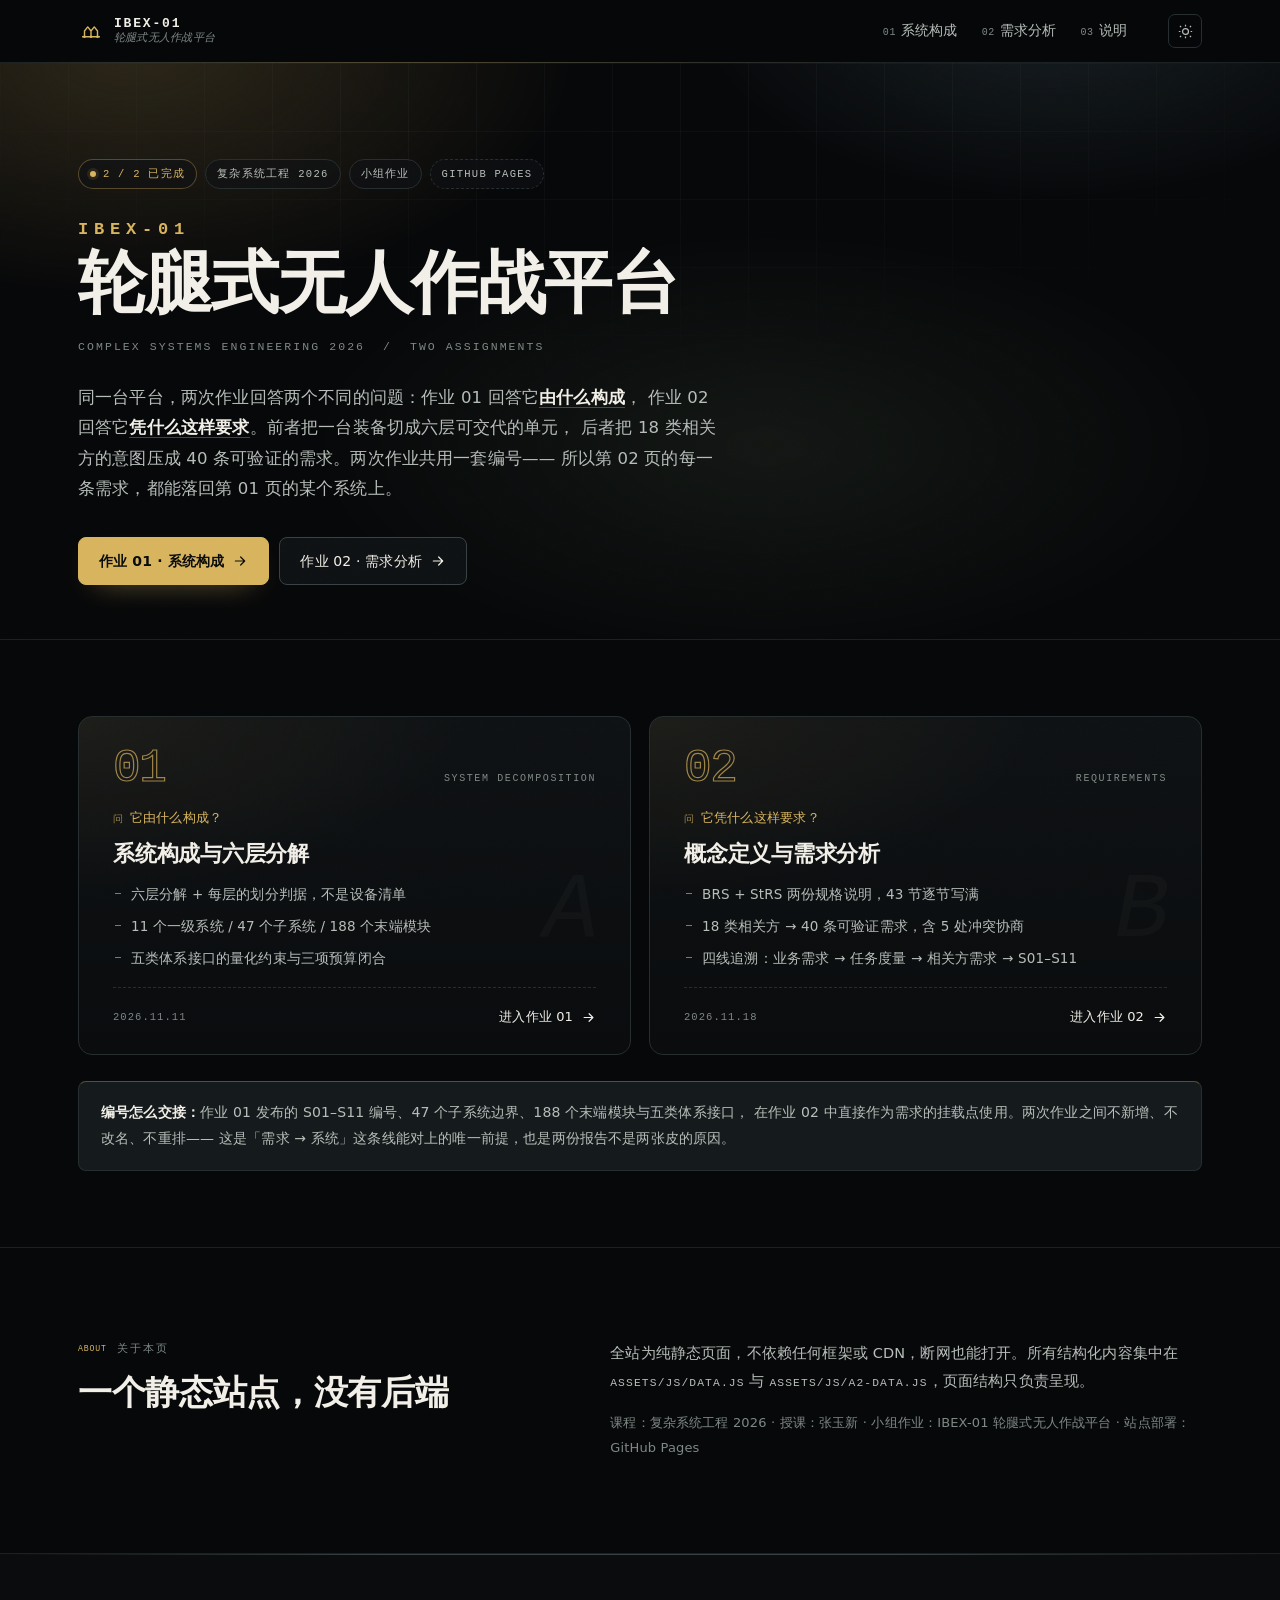
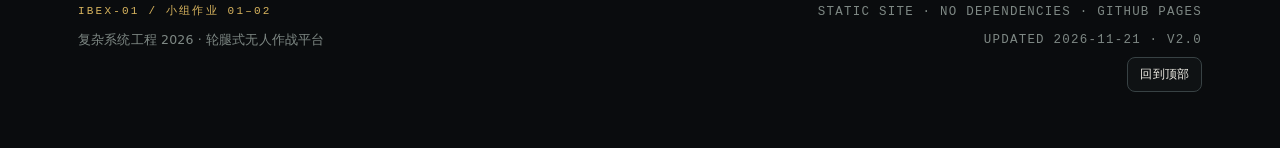
==== index.html @ 42a308da "改为两次作业的结构，并加深两次作业的论述 首页 - 去掉五次作业的序列、进度环与「编号继承」区块，改为两张入口卡   （核心问题 / 三条要点 / 日期 / 进入），卡片下方保留一段编号交接说明 - " ====
<!DOCTYPE html>
<html lang="zh-CN" data-theme="dark">
<head>
<meta charset="utf-8">
<meta name="viewport" content="width=device-width, initial-scale=1">
<title>IBEX-01 轮腿式无人作战平台 · 复杂系统工程 2026 小组作业</title>
<meta name="description" content="复杂系统工程 2026 小组作业：以 IBEX-01 轮腿式无人作战平台为对象。作业 01 回答它由什么构成（六层分解 + 预算闭合），作业 02 回答它凭什么这样要求（BRS + StRS + 40 条相关方需求）。">
<meta name="theme-color" content="#07080a">
<link rel="icon" href="data:image/svg+xml,%3Csvg xmlns='http://www.w3.org/2000/svg' viewBox='0 0 32 32'%3E%3Crect width='32' height='32' rx='7' fill='%2307080a'/%3E%3Cpath d='M6 22h20M9 22v-6l3-4 3 4v6M17 22v-6l3-4 3 4v6' stroke='%23d8b45e' stroke-width='1.8' fill='none' stroke-linecap='round'/%3E%3C/svg%3E">
<link rel="stylesheet" href="assets/css/style.css">
<link rel="stylesheet" href="assets/css/fx.css">
<link rel="stylesheet" href="assets/css/home.css">
<script>
  /* 首屏前锁定主题：默认深色，只有用户主动选过浅色才覆盖 */
  (function(){try{var t=localStorage.getItem('cse-theme-v2');if(t==='light')document.documentElement.setAttribute('data-theme','light');}catch(e){}})();
</script>
</head>
<body>
<div class="scrollbar" id="scrollbar" aria-hidden="true"></div>
<a class="skip-link" href="#gates">跳到两个入口</a>

<!-- ============================================================ 顶栏 -->
<header class="topbar">
  <div class="topbar__in">
    <a class="brand" href="index.html" aria-label="返回首页">
      <svg class="brand__mark" viewBox="0 0 32 32" aria-hidden="true">
        <path d="M5 23h22M8 23v-7l4-5 4 5v7M16 23v-7l4-5 4 5v7" fill="none" stroke="currentColor" stroke-width="1.7" stroke-linejoin="round"/>
        <circle cx="8" cy="23" r="1.6" fill="currentColor"/><circle cx="16" cy="23" r="1.6" fill="currentColor"/><circle cx="24" cy="23" r="1.6" fill="currentColor"/>
      </svg>
      <span class="brand__txt"><b>IBEX-01</b><i>轮腿式无人作战平台</i></span>
    </a>

    <nav class="layernav" id="nav" aria-label="页面导航">
      <a href="a1.html"><em>01</em><span>系统构成</span></a>
      <a href="a2.html"><em>02</em><span>需求分析</span></a>
      <a href="#about"><em>03</em><span>说明</span></a>
    </nav>

    <div class="topbar__tools">
      <button class="iconbtn" id="themeBtn" type="button" aria-label="切换明暗主题" aria-pressed="false">
        <svg class="ico-sun" viewBox="0 0 24 24" fill="none" stroke="currentColor" stroke-width="1.7" aria-hidden="true">
          <circle cx="12" cy="12" r="4.2"/><path d="M12 2.6v2.2M12 19.2v2.2M4.2 4.2l1.6 1.6M18.2 18.2l1.6 1.6M2.6 12h2.2M19.2 12h2.2M4.2 19.8l1.6-1.6M18.2 5.8l1.6-1.6"/>
        </svg>
        <svg class="ico-moon" viewBox="0 0 24 24" fill="none" stroke="currentColor" stroke-width="1.7" aria-hidden="true">
          <path d="M20.5 14.4A8.6 8.6 0 0 1 9.6 3.5a8.7 8.7 0 1 0 10.9 10.9Z" stroke-linejoin="round"/>
        </svg>
      </button>
      <button class="iconbtn menu-btn" id="menuBtn" type="button" aria-label="展开导航" aria-expanded="false">
        <svg viewBox="0 0 24 24" fill="none" stroke="currentColor" stroke-width="1.8" aria-hidden="true"><path d="M4 7h16M4 12h16M4 17h16"/></svg>
      </button>
    </div>
  </div>
</header>

<main id="main">

<!-- ============================================================ HERO -->
<section class="hero home-hero" id="top">
  <div class="hero__grid" aria-hidden="true"></div>
  <div class="wrap hero__wrap">
    <div class="home-hd">
      <div class="hero__meta">
        <span class="tag tag--live"><i></i>2 / 2 已完成</span>
        <span class="tag">复杂系统工程 2026</span>
        <span class="tag">小组作业</span>
        <span class="tag tag--ghost">GitHub Pages</span>
      </div>

      <h1 class="hero__title">
        <span class="hero__code">IBEX-01</span>
        <span class="hero__name">轮腿式无人作战平台</span>
      </h1>
      <p class="hero__sub">Complex Systems Engineering 2026&nbsp;&nbsp;/&nbsp;&nbsp;Two Assignments</p>

      <p class="hero__lede">
        同一台平台，两次作业回答两个不同的问题：作业 01 回答它<strong>由什么构成</strong>，
        作业 02 回答它<strong>凭什么这样要求</strong>。前者把一台装备切成六层可交代的单元，
        后者把 18 类相关方的意图压成 40 条可验证的需求。两次作业共用一套编号——
        所以第 02 页的每一条需求，都能落回第 01 页的某个系统上。
      </p>

      <div class="hero__cta">
        <a class="btn btn--primary" href="a1.html">作业 01 · 系统构成<svg viewBox="0 0 24 24" aria-hidden="true"><path d="M5 12h13M13 6l6 6-6 6" fill="none" stroke="currentColor" stroke-width="1.8" stroke-linecap="round" stroke-linejoin="round"/></svg></a>
        <a class="btn" href="a2.html">作业 02 · 需求分析<svg viewBox="0 0 24 24" aria-hidden="true"><path d="M5 12h13M13 6l6 6-6 6" fill="none" stroke="currentColor" stroke-width="1.8" stroke-linecap="round" stroke-linejoin="round"/></svg></a>
      </div>
    </div>
  </div>
</section>

<!-- ============================================================ 两个入口 -->
<section class="sec sec--tight" id="gates">
  <div class="wrap">
    <div class="gates" id="gateList"></div>

    <div class="note note--line gate__note">
      <b>编号怎么交接：</b>作业 01 发布的 S01–S11 编号、47 个子系统边界、188 个末端模块与五类体系接口，
      在作业 02 中直接作为需求的挂载点使用。两次作业之间不新增、不改名、不重排——
      这是「需求 → 系统」这条线能对上的唯一前提，也是两份报告不是两张皮的原因。
    </div>
  </div>
</section>

<!-- ============================================================ 关于 -->
<section class="sec" id="about">
  <div class="wrap about">
    <div class="about__l">
      <div class="sec__kicker"><span class="mono">ABOUT</span> 关于本页</div>
      <h2 class="sec__title">一个静态站点，没有后端</h2>
    </div>
    <div class="about__r">
      <p>全站为纯静态页面，不依赖任何框架或 CDN，断网也能打开。所有结构化内容集中在 <span class="mono">assets/js/data.js</span> 与 <span class="mono">assets/js/a2-data.js</span>，页面结构只负责呈现。</p>
      <p class="dim">课程：复杂系统工程 2026 · 授课：张玉新 · 小组作业：IBEX-01 轮腿式无人作战平台 · 站点部署：GitHub Pages</p>
    </div>
  </div>
</section>

</main>

<footer class="foot">
  <div class="wrap foot__in">
    <div class="foot__left">
      <div class="foot__code mono">IBEX-01 / 小组作业 01–02</div>
      <p>复杂系统工程 2026 · 轮腿式无人作战平台</p>
    </div>
    <div class="foot__right">
      <p class="mono dim">STATIC SITE · NO DEPENDENCIES · GITHUB PAGES</p>
      <p class="mono dim" id="footMeta"></p>
      <a class="btn btn--sm" href="#top">回到顶部</a>
    </div>
  </div>
</footer>

<script src="assets/js/data.js"></script>
<script src="assets/js/fx.js"></script>
<script src="assets/js/home.js"></script>
</body>
</html>
---- assets/css/style.css ----
/* ============================================================================
   IBEX-01 · 复杂系统工程 2026 · 作业 01
   设计语言：工程图纸 / 野战终端 —— 细线、等宽标签、军绿-沙黄双色
   ========================================================================== */

/* ------------------------------------------------------------------ tokens */
:root {
  --mono: "JetBrains Mono", "Cascadia Mono", "SFMono-Regular", Consolas, "Liberation Mono", monospace;
  --sans: "HarmonyOS Sans SC", "PingFang SC", "Microsoft YaHei", "Hiragino Sans GB", system-ui, -apple-system, sans-serif;
  --wrap: 1180px;
  --r: 10px;
  --ease: cubic-bezier(.22,.61,.36,1);
}

html[data-theme="dark"] {
  --bg: #07080a;
  --bg-2: #0a0c0e;
  --surface: #0f1214;
  --surface-2: #151a1c;
  --surface-3: #1d2325;
  --line: #1b2123;
  --line-2: #262e30;
  --line-3: #384244;
  --fg: #f1efe7;
  --fg-2: #b7beb9;
  --fg-3: #7e8884;
  --accent: #d8b45e;
  --accent-soft: rgba(216,180,94,.11);
  --accent-line: rgba(216,180,94,.34);
  --accent-2: #94b57c;
  --info: #7aa7b3;
  --warn: #d67d4d;
  --ok: #86b974;
  --shadow: 0 32px 72px -40px rgba(0,0,0,.95);
  --grid-line: rgba(140,160,150,.05);
  --on-accent: #0a0c0b;
  color-scheme: dark;
}

html[data-theme="light"] {
  --bg: #f4f2e9;
  --bg-2: #edeade;
  --surface: #fdfcf6;
  --surface-2: #f6f3e8;
  --surface-3: #eae6d6;
  --line: #ddd8c6;
  --line-2: #cac4af;
  --line-3: #aca691;
  --fg: #171b16;
  --fg-2: #495046;
  --fg-3: #777e6d;
  --accent: #85661c;
  --accent-soft: rgba(133,102,28,.10);
  --accent-line: rgba(133,102,28,.30);
  --accent-2: #4c6a36;
  --info: #3b6875;
  --warn: #9e5027;
  --ok: #4a783b;
  --shadow: 0 22px 44px -32px rgba(60,55,30,.45);
  --grid-line: rgba(90,90,60,.07);
  --on-accent: #fdfcf6;
  color-scheme: light;
}

/* ------------------------------------------------------------------ reset */
*, *::before, *::after { box-sizing: border-box; }
html { scroll-behavior: smooth; -webkit-text-size-adjust: 100%; }
body {
  margin: 0;
  background: var(--bg);
  color: var(--fg);
  font-family: var(--sans);
  font-size: 16px;
  line-height: 1.75;
  letter-spacing: .01em;
  -webkit-font-smoothing: antialiased;
  overflow-x: hidden;
}
@media (prefers-reduced-motion: reduce) {
  html { scroll-behavior: auto; }
  * { animation: none !important; transition: none !important; }
}
img, svg { max-width: 100%; }
a { color: inherit; text-decoration: none; }
button { font: inherit; color: inherit; background: none; border: 0; cursor: pointer; }
h1, h2, h3, h4 { margin: 0; font-weight: 650; letter-spacing: -.01em; line-height: 1.25; }
p { margin: 0; }
ul, ol, dl, dd { margin: 0; padding: 0; list-style: none; }
b, strong { font-weight: 650; color: var(--fg); }
em { font-style: normal; }
::selection { background: var(--accent); color: var(--on-accent); }

.wrap { width: 100%; max-width: var(--wrap); margin-inline: auto; padding-inline: 28px; }
.mono { font-family: var(--mono); font-size: .78em; letter-spacing: .1em; text-transform: uppercase; }
.dim { color: var(--fg-3); }
.skip-link { position: fixed; top: -60px; left: 16px; z-index: 200; padding: 10px 16px; background: var(--accent); color: var(--on-accent); border-radius: 6px; font-size: 13px; }
.skip-link:focus { top: 12px; }

/* ------------------------------------------------------------ scroll bar */
.scrollbar { position: fixed; top: 0; left: 0; height: 2px; width: 0; background: linear-gradient(90deg, var(--accent-2), var(--accent)); z-index: 120; transition: width .1s linear; }

/* ------------------------------------------------------------------ topbar */
.topbar {
  position: sticky; top: 0; z-index: 100;
  background: color-mix(in srgb, var(--bg) 82%, transparent);
  backdrop-filter: blur(14px) saturate(1.2);
  border-bottom: 1px solid var(--line);
}
.topbar__in {
  max-width: var(--wrap); margin-inline: auto; padding: 0 28px;
  height: 62px; display: flex; align-items: center; gap: 22px;
}
.brand { display: flex; align-items: center; gap: 10px; flex-shrink: 0; }
.brand__mark { width: 26px; height: 26px; color: var(--accent); }
.brand__txt { display: flex; flex-direction: column; line-height: 1.15; }
.brand__txt b { font-family: var(--mono); font-size: 13px; letter-spacing: .14em; }
.brand__txt i { font-size: 11px; color: var(--fg-3); letter-spacing: .02em; }

.layernav { display: flex; gap: 2px; margin-left: auto; }
.layernav a {
  position: relative; display: flex; align-items: baseline; gap: 5px;
  padding: 8px 11px; border-radius: 6px; color: var(--fg-2);
  font-size: 13.5px; transition: color .2s, background .2s;
}
.layernav a em { font-family: var(--mono); font-size: 10px; color: var(--fg-3); letter-spacing: .06em; }
.layernav a:hover { color: var(--fg); background: var(--surface-2); }
.layernav a.is-on { color: var(--accent); background: var(--accent-soft); }
.layernav a.is-on em { color: var(--accent); }
.layernav a.is-on::after {
  content: ""; position: absolute; left: 11px; right: 11px; bottom: 3px; height: 1px; background: var(--accent);
}
.topbar__tools { display: flex; gap: 6px; margin-left: 8px; }
.iconbtn {
  width: 34px; height: 34px; display: grid; place-items: center; border-radius: 7px;
  border: 1px solid var(--line-2); color: var(--fg-2); transition: .2s;
}
.iconbtn svg { width: 17px; height: 17px; }
.iconbtn:hover { color: var(--accent); border-color: var(--accent-line); }
.menu-btn { display: none; }

/* -------------------------------------------------------------------- hero */
.hero { position: relative; padding: 76px 0 54px; overflow: hidden; border-bottom: 1px solid var(--line); }
.hero__grid {
  position: absolute; inset: 0; z-index: 0;
  background-image:
    linear-gradient(to right, var(--grid-line) 1px, transparent 1px),
    linear-gradient(to bottom, var(--grid-line) 1px, transparent 1px);
  background-size: 68px 68px;
  mask-image: radial-gradient(ellipse 80% 70% at 50% 0%, #000 30%, transparent 78%);
  -webkit-mask-image: radial-gradient(ellipse 80% 70% at 50% 0%, #000 30%, transparent 78%);
}
.hero__wrap { position: relative; z-index: 1; }
.hero__meta { display: flex; flex-wrap: wrap; gap: 8px; margin-bottom: 30px; }
.tag {
  display: inline-flex; align-items: center; gap: 7px;
  padding: 5px 11px; border: 1px solid var(--line-2); border-radius: 100px;
  font-family: var(--mono); font-size: 10.5px; letter-spacing: .12em; text-transform: uppercase;
  color: var(--fg-2); background: color-mix(in srgb, var(--surface) 60%, transparent);
}
.tag b { color: var(--accent); font-weight: 500; }
.tag--live { border-color: var(--accent-line); color: var(--accent); }
.tag--live i { width: 6px; height: 6px; border-radius: 50%; background: var(--accent); box-shadow: 0 0 0 3px var(--accent-soft); animation: pulse 2.4s infinite; }
@keyframes pulse { 0%,100% { opacity: 1; } 50% { opacity: .35; } }
.tag--ghost { border-style: dashed; }

.hero__title { display: flex; flex-direction: column; gap: 6px; }
.hero__code {
  font-family: var(--mono); font-size: clamp(13px, 1.6vw, 17px); letter-spacing: .34em;
  color: var(--accent); display: flex; align-items: baseline; gap: 12px;
}
.hero__code i { font-family: var(--sans); font-style: normal; font-size: .82em; letter-spacing: .3em; color: var(--fg-3); }
.hero__name {
  font-size: clamp(34px, 5.6vw, 68px); line-height: 1.06; letter-spacing: -.02em; font-weight: 700;
  background: linear-gradient(180deg, var(--fg) 42%, color-mix(in srgb, var(--fg) 80%, var(--bg)) 100%);
  -webkit-background-clip: text; background-clip: text; color: transparent;
}
.hero__sub { margin-top: 18px; font-family: var(--mono); font-size: 11.5px; letter-spacing: .18em; text-transform: uppercase; color: var(--fg-3); }
.hero__lede { margin-top: 26px; max-width: 720px; font-size: 16.5px; color: var(--fg-2); line-height: 1.85; }
.hero__lede strong { color: var(--fg); border-bottom: 1px solid var(--accent-line); }

.stats { margin-top: 38px; display: grid; grid-template-columns: repeat(5, 1fr); border: 1px solid var(--line-2); border-radius: var(--r); overflow: hidden; background: color-mix(in srgb, var(--surface) 70%, transparent); }
.stat { padding: 16px 18px; border-right: 1px solid var(--line); }
.stat:last-child { border-right: 0; }
.stat b { display: block; font-family: var(--mono); font-size: 26px; letter-spacing: .02em; color: var(--fg); line-height: 1.2; }
.stat span { display: block; font-size: 12px; color: var(--fg-3); margin-top: 4px; }
.stat i { display: block; font-family: var(--mono); font-size: 9px; letter-spacing: .14em; color: var(--fg-3); opacity: .6; margin-top: 2px; font-style: normal; }

.hero__cta { margin-top: 32px; display: flex; flex-wrap: wrap; gap: 10px; }
.btn {
  display: inline-flex; align-items: center; gap: 8px;
  padding: 11px 20px; border: 1px solid var(--line-3); border-radius: 8px;
  font-size: 14px; color: var(--fg); transition: .22s var(--ease); background: var(--surface);
}
.btn svg { width: 16px; height: 16px; transition: transform .22s; }
.btn:hover { border-color: var(--accent-line); color: var(--accent); transform: translateY(-1px); }
.btn:hover svg { transform: translateX(3px); }
.btn--primary { background: var(--accent); border-color: var(--accent); color: var(--on-accent); font-weight: 600; }
.btn--primary:hover { color: var(--on-accent); filter: brightness(1.08); }
.btn--ghost { background: transparent; border-style: dashed; color: var(--fg-2); }
.btn--sm { padding: 6px 12px; font-size: 12px; }

/* ---------------------------------------------------------------- chevrons */
.chevrons { margin-top: 58px; display: flex; align-items: stretch; gap: 4px; }
.chev {
  position: relative; flex: 1; min-width: 0; padding: 16px 16px 15px 24px;
  background: var(--surface); border: 1px solid var(--line-2);
  clip-path: polygon(0 0, calc(100% - 14px) 0, 100% 50%, calc(100% - 14px) 100%, 0 100%, 14px 50%);
  transition: .25s var(--ease); display: block;
}
.chev:first-child { clip-path: polygon(0 0, calc(100% - 14px) 0, 100% 50%, calc(100% - 14px) 100%, 0 100%); padding-left: 18px; }
.chev:hover { background: var(--accent-soft); border-color: var(--accent-line); transform: translateY(-2px); }
.chev__no { font-family: var(--mono); font-size: 9.5px; letter-spacing: .18em; color: var(--accent); }
.chev__zh { display: block; margin-top: 5px; font-size: 15px; font-weight: 600; letter-spacing: .04em; }
.chev__en { display: block; font-family: var(--mono); font-size: 9px; letter-spacing: .12em; text-transform: uppercase; color: var(--fg-3); margin-top: 2px; }
.chevrons__hint { margin-top: 14px; font-size: 12px; color: var(--fg-3); }
.chevrons__hint .mono { color: var(--accent); }

/* ----------------------------------------------------------------- section */
.sec { position: relative; padding: 92px 0; border-bottom: 1px solid var(--line); scroll-margin-top: 66px; }
.sec--tight { padding: 76px 0; }
.sec--alt { background: var(--bg-2); }
.sec__head { max-width: 780px; margin-bottom: 40px; }
.sec__kicker { font-family: var(--mono); font-size: 10.5px; letter-spacing: .2em; text-transform: uppercase; color: var(--fg-3); display: flex; gap: 10px; align-items: center; }
.sec__kicker .mono { color: var(--accent); }
.sec__title { margin-top: 12px; font-size: clamp(24px, 3vw, 34px); }
.sec__lede { margin-top: 14px; color: var(--fg-2); }

/* -------------------------------------------------------------- layer head */
.layerhead { display: grid; grid-template-columns: 96px 1fr; gap: 26px; margin-bottom: 52px; align-items: start; }
.layerhead__no {
  font-family: var(--mono); font-size: 56px; line-height: .9; letter-spacing: -.04em;
  color: transparent; -webkit-text-stroke: 1px var(--line-3); padding-top: 4px;
}
html[data-theme="light"] .layerhead__no { -webkit-text-stroke-color: var(--line-2); }
.layerhead__kicker { font-family: var(--mono); font-size: 10px; letter-spacing: .2em; text-transform: uppercase; color: var(--fg-3); display: flex; gap: 10px; }
.layerhead__kicker .mono { color: var(--accent); }
.layerhead h2 { margin-top: 12px; font-size: clamp(25px, 3.4vw, 40px); max-width: 780px; }
.layerhead__claim {
  margin-top: 18px; max-width: 760px; padding-left: 18px; border-left: 2px solid var(--accent-line);
  color: var(--fg-2); font-size: 15px; line-height: 1.85;
}
.layerhead__claim b { color: var(--fg); }
.layerhead--slim { margin-bottom: 30px; }

/* ------------------------------------------------------------------- cards */
.grid { display: grid; gap: 18px; }
.grid--2 { grid-template-columns: repeat(2, 1fr); }
.grid--3 { grid-template-columns: repeat(3, 1fr); }
.grid--4 { grid-template-columns: repeat(4, 1fr); }
.gap-lg { gap: 26px; }
.gap-sm { gap: 10px; }

.card {
  position: relative; padding: 26px 24px; background: var(--surface);
  border: 1px solid var(--line-2); border-radius: var(--r); transition: .25s var(--ease);
}
.card:hover { border-color: var(--line-3); transform: translateY(-2px); box-shadow: var(--shadow); }
.card__no { position: absolute; top: 20px; right: 22px; color: var(--line-3); font-size: 11px; letter-spacing: .16em; }
.card h3 { font-size: 17px; margin-bottom: 12px; padding-right: 36px; }
.card p { color: var(--fg-2); font-size: 14px; line-height: 1.8; }
.card__foot { margin-top: 14px; padding-top: 14px; border-top: 1px dashed var(--line-2); font-size: 13px !important; color: var(--fg-3) !important; }

.mini-list { margin-top: 14px; display: flex; flex-direction: column; gap: 7px; }
.mini-list li { position: relative; padding-left: 14px; font-size: 13.5px; color: var(--fg-2); line-height: 1.7; }
.mini-list li::before { content: ""; position: absolute; left: 0; top: .68em; width: 5px; height: 1px; background: var(--accent); }
.mini-list b { color: var(--fg); font-weight: 600; }

.vmicro { margin-top: 16px; display: flex; flex-wrap: wrap; gap: 5px; font-family: var(--mono); font-size: 9.5px; letter-spacing: .06em; }
.vmicro span { padding: 4px 7px; border: 1px solid var(--line-2); border-radius: 4px; color: var(--fg-3); }
.vmicro__on { border-color: var(--accent-line) !important; color: var(--accent) !important; background: var(--accent-soft); }
.vmicro__l::after, .vmicro__r::after { content: "›"; margin-left: 4px; opacity: .4; }

/* -------------------------------------------------------------------- note */
.note {
  margin-top: 30px; padding: 18px 22px; border-radius: 8px;
  background: var(--surface-2); border: 1px solid var(--line-2);
  border-left: 3px solid var(--accent); font-size: 14px; color: var(--fg-2); line-height: 1.85;
}
.note--line { border-left-width: 1px; border-left-color: var(--line-2); border-top: 1px solid var(--accent-line); }

/* ------------------------------------------------------------------ split */
.split { display: grid; grid-template-columns: 1.05fr .95fr; gap: 44px; align-items: start; margin-top: 8px; }
.split--rev { grid-template-columns: 1.1fr .9fr; }
.sub { margin: 46px 0 16px; font-size: 18px; display: flex; align-items: center; gap: 12px; }
.sub::before { content: ""; width: 18px; height: 1px; background: var(--accent); flex-shrink: 0; }
.split .sub:first-child { margin-top: 0; }
.subnote { color: var(--fg-3); font-size: 13.5px; margin: -6px 0 18px; max-width: 760px; line-height: 1.8; }
.subnote b { color: var(--fg-2); }

/* --------------------------------------------------------------- problems */
.probs { display: flex; flex-direction: column; gap: 1px; background: var(--line); border: 1px solid var(--line-2); border-radius: var(--r); overflow: hidden; }
.prob { padding: 20px 22px; background: var(--surface); }
.prob__k { color: var(--accent); font-size: 10px; letter-spacing: .16em; }
.prob h4 { margin: 7px 0 7px; font-size: 15.5px; }
.prob p { font-size: 13.8px; color: var(--fg-2); line-height: 1.78; }
.probs__note { margin-top: 14px; font-size: 13px; color: var(--fg-3); line-height: 1.8; }

.missioncard {
  position: sticky; top: 82px; padding: 28px 26px; border-radius: var(--r);
  background: linear-gradient(160deg, var(--surface-2), var(--surface));
  border: 1px solid var(--accent-line); box-shadow: var(--shadow);
}
.missioncard__tag { color: var(--accent); font-size: 9.5px; letter-spacing: .18em; }
.missioncard h3 { margin-top: 12px; font-size: 21px; line-height: 1.4; }
.missioncard p { margin-top: 14px; font-size: 14px; color: var(--fg-2); line-height: 1.8; }
.kv { margin-top: 20px; display: flex; flex-direction: column; gap: 11px; }
.kv > div { display: grid; grid-template-columns: 62px 1fr; gap: 10px; padding-top: 11px; border-top: 1px dashed var(--line-2); }
.kv dt { font-family: var(--mono); font-size: 9.5px; letter-spacing: .1em; color: var(--fg-3); text-transform: uppercase; padding-top: 3px; }
.kv dd { font-size: 13px; color: var(--fg); line-height: 1.7; }

/* --------------------------------------------------------------- supports */
.sup {
  padding: 20px; border: 1px solid var(--line-2); border-radius: var(--r); background: var(--surface);
  transition: .22s var(--ease);
}
.sup:hover { border-color: var(--accent-line); background: var(--surface-2); }
.sup__id { font-family: var(--mono); font-size: 10px; letter-spacing: .12em; color: var(--accent); }
.sup h4 { margin: 8px 0 8px; font-size: 14.5px; }
.sup p { font-size: 12.8px; color: var(--fg-3); line-height: 1.72; }

/* ------------------------------------------------------------------ tables */
.table-wrap { overflow-x: auto; border: 1px solid var(--line-2); border-radius: var(--r); background: var(--surface); }
.table-wrap--tall { max-height: 640px; overflow-y: auto; }
.tbl { width: 100%; border-collapse: collapse; font-size: 13.5px; }
.tbl thead th {
  position: sticky; top: 0; z-index: 2; text-align: left; padding: 12px 16px;
  font-family: var(--mono); font-size: 9.5px; letter-spacing: .14em; text-transform: uppercase;
  color: var(--fg-3); background: var(--surface-2); border-bottom: 1px solid var(--line-2); font-weight: 500;
  white-space: nowrap;
}
.tbl td { padding: 12px 16px; border-bottom: 1px solid var(--line); color: var(--fg-2); vertical-align: top; line-height: 1.65; }
.tbl tbody tr:hover td { background: var(--surface-2); color: var(--fg); }
.tbl tbody tr:last-child td { border-bottom: 0; }
.c-id { width: 116px; }
.c-tar { width: 210px; }
.c-dir { width: 130px; }
.c-type { width: 76px; }
.c-spec { width: 34%; }
.tbl .id { font-family: var(--mono); font-size: 11px; letter-spacing: .04em; color: var(--accent); white-space: nowrap; }
.tbl .mid { font-family: var(--mono); font-size: 11.5px; color: var(--accent); white-space: nowrap; }
.tbl .mname { color: var(--fg); font-weight: 550; }
.badge { display: inline-block; padding: 2px 7px; border-radius: 4px; font-family: var(--mono); font-size: 9.5px; letter-spacing: .08em; border: 1px solid var(--line-3); color: var(--fg-3); white-space: nowrap; }
.badge--MOE { border-color: var(--accent-line); color: var(--accent); }
.badge--MOS { border-color: rgba(111,155,168,.45); color: var(--info); }
.badge--MOP { border-color: rgba(143,174,106,.45); color: var(--accent-2); }
.cell-tar { font-family: var(--mono); font-size: 12px; color: var(--fg); }
.table-hint { margin-top: 12px; color: var(--fg-3); }

/* -------------------------------------------------------------- scenarios */
.scen { border: 1px solid var(--line-2); border-radius: var(--r); overflow: hidden; }
.scen__row { display: grid; grid-template-columns: 118px repeat(6, 1fr); border-bottom: 1px solid var(--line); }
.scen__row:last-child { border-bottom: 0; }
.scen__head { background: var(--surface-2); border-bottom: 1px solid var(--line-2); }
.scen__cell { padding: 13px 12px; font-size: 12px; color: var(--fg-2); border-right: 1px solid var(--line); line-height: 1.6; }
.scen__cell:last-child { border-right: 0; }
.scen__head .scen__cell { font-family: var(--mono); font-size: 9px; letter-spacing: .12em; text-transform: uppercase; color: var(--fg-3); }
.scen__tag { display: flex; flex-direction: column; gap: 2px; background: var(--surface); }
.scen__tag b { font-family: var(--mono); font-size: 10px; color: var(--accent); letter-spacing: .1em; }
.scen__tag span { font-size: 12.5px; color: var(--fg); font-weight: 600; }
.scen__tag i { font-size: 10.5px; color: var(--fg-3); font-style: normal; }

/* -------------------------------------------------------------------- sos */
.sosdef .quote { margin: 12px 0 20px; padding-left: 16px; border-left: 2px solid var(--accent-line); font-size: 14.5px; color: var(--fg-2); line-height: 1.85; }
.features { display: flex; flex-direction: column; gap: 1px; background: var(--line); border: 1px solid var(--line-2); border-radius: 8px; overflow: hidden; }
.features li { background: var(--surface); padding: 13px 16px; display: grid; grid-template-columns: 78px 1fr; gap: 12px; align-items: baseline; }
.features b { font-size: 13px; color: var(--accent); font-weight: 600; }
.features span { font-size: 13px; color: var(--fg-2); line-height: 1.7; }

.figure { margin: 0; padding: 22px; border: 1px solid var(--line-2); border-radius: var(--r); background: var(--surface); }
.figure svg { display: block; width: 100%; height: auto; }
.figure figcaption { margin-top: 14px; font-size: 12px; color: var(--fg-3); line-height: 1.7; padding-top: 12px; border-top: 1px dashed var(--line-2); }
.svgt { font-family: var(--mono); font-size: 10px; letter-spacing: .1em; fill: var(--fg); }
.svgt--dim { fill: var(--fg-3); }
.sos-nodes text { font-family: var(--sans); font-size: 11.5px; fill: var(--fg-2); }
.sos-nodes circle { fill: var(--surface-2); stroke: var(--line-3); }

.grid--sos { grid-template-columns: repeat(auto-fill, minmax(258px, 1fr)); }
.sos {
  padding: 18px 18px 16px; border: 1px solid var(--line-2); border-radius: 8px; background: var(--surface);
  transition: .22s var(--ease);
}
.sos:hover { border-color: var(--accent-line); transform: translateY(-2px); }
.sos__top { display: flex; align-items: baseline; gap: 8px; }
.sos__id { font-family: var(--mono); font-size: 10px; color: var(--accent); letter-spacing: .08em; }
.sos h4 { font-size: 14.5px; }
.sos p { margin-top: 8px; font-size: 12.8px; color: var(--fg-3); line-height: 1.7; }
.sos__ex { margin-top: 12px; display: flex; flex-direction: column; gap: 5px; font-size: 12px; }
.sos__ex div { display: grid; grid-template-columns: 26px 1fr; gap: 8px; color: var(--fg-2); line-height: 1.6; }
.sos__ex em { font-family: var(--mono); font-size: 9px; color: var(--fg-3); letter-spacing: .06em; padding-top: 2px; }

.panel { padding: 24px; border: 1px solid var(--line-2); border-radius: var(--r); background: var(--surface); }
.panel--wide { margin-top: 30px; }
.panel__h { font-size: 14px; margin-bottom: 16px; display: flex; align-items: center; gap: 10px; }
.panel__h::before { content: ""; width: 3px; height: 14px; background: var(--accent); }
.panel__foot { margin-top: 14px; font-size: 12.5px; color: var(--fg-3); line-height: 1.75; }
.panel--warn { border-color: rgba(207,117,70,.32); }
.panel--warn .panel__h::before { background: var(--warn); }
.emerge li { display: flex; justify-content: space-between; gap: 14px; padding: 10px 0; border-bottom: 1px dashed var(--line-2); }
.emerge li:last-child { border-bottom: 0; }
.emerge b { font-size: 13px; color: var(--fg); }
.emerge span { font-family: var(--mono); font-size: 11.5px; color: var(--accent); white-space: nowrap; }
.emerge i { display: block; font-size: 11.5px; color: var(--fg-3); font-style: normal; margin-top: 3px; }
.boundary li { position: relative; padding: 9px 0 9px 18px; font-size: 13px; color: var(--fg-2); line-height: 1.7; border-bottom: 1px dashed var(--line-2); }
.boundary li:last-child { border-bottom: 0; }
.boundary li::before { content: "×"; position: absolute; left: 0; top: 8px; color: var(--warn); font-size: 13px; }

/* ---------------------------------------------------------------- vehicle */
.axis__row { display: flex; flex-direction: column; gap: 1px; background: var(--line); border: 1px solid var(--line-2); border-radius: 8px; overflow: hidden; }
.axis__item { background: var(--surface); padding: 13px 16px; }
.axis__item b { font-size: 13px; color: var(--accent); display: block; margin-bottom: 4px; }
.axis__item span { font-size: 12.8px; color: var(--fg-2); line-height: 1.7; }

/* 五方案卡片 */
.cfgs { display: grid; grid-template-columns: repeat(auto-fill, minmax(168px, 1fr)); gap: 8px; }
.cfg { padding: 15px 14px; border: 1px solid var(--line-2); border-radius: 8px; background: var(--surface); transition: .2s; }
.cfg:hover { border-color: var(--line-3); }
.cfg.is-chosen { border-color: var(--accent-line); background: linear-gradient(155deg, var(--accent-soft), var(--surface) 70%); }
.cfg__top { display: flex; align-items: center; justify-content: space-between; gap: 6px; }
.cfg__id { font-family: var(--mono); font-size: 10px; letter-spacing: .1em; color: var(--fg-3); }
.cfg.is-chosen .cfg__id { color: var(--accent); }
.cfg__pick { font-family: var(--mono); font-size: 8px; letter-spacing: .1em; background: var(--accent); color: var(--on-accent); padding: 1px 5px; border-radius: 3px; }
.cfg h4 { margin: 8px 0 3px; font-size: 13.5px; line-height: 1.4; }
.cfg__en { font-family: var(--mono); font-size: 8.5px; letter-spacing: .08em; text-transform: uppercase; color: var(--fg-3); line-height: 1.5; }
.cfg__m { margin-top: 10px; font-size: 11.5px; color: var(--fg-2); line-height: 1.65; }
.cfg__l { margin-top: 6px; font-size: 11px; color: var(--fg-3); line-height: 1.6; }
.cfg__fit { display: inline-block; margin-top: 10px; font-family: var(--mono); font-size: 9px; letter-spacing: .08em; color: var(--fg-3); border: 1px solid var(--line-3); border-radius: 3px; padding: 1px 6px; }

/* 分组色点 */
.dot-plat { background: #c9a95f; }
.dot-intel { background: #6f9ba8; }
.dot-task { background: #8fae6a; }
.dot-sust { background: #cf7546; }

/* 决策矩阵 */
.matrix { border: 1px solid var(--line-2); border-radius: var(--r); overflow: hidden; background: var(--surface); }
.mx-row { display: grid; grid-template-columns: minmax(140px, 1.5fr) 88px 1.4fr 52px; gap: 12px; align-items: center; padding: 10px 14px; border-bottom: 1px solid var(--line); }
.mx-row:last-child { border-bottom: 0; }
.mx-row--head { background: var(--surface-2); font-family: var(--mono); font-size: 9px; letter-spacing: .12em; text-transform: uppercase; color: var(--fg-3); }
.mx-k { font-size: 12.5px; color: var(--fg-2); }
.mx-w { display: flex; align-items: center; gap: 6px; }
.mx-w input[type=range] { -webkit-appearance: none; appearance: none; width: 100%; height: 2px; background: var(--line-3); border-radius: 2px; outline: none; }
.mx-w input[type=range]::-webkit-slider-thumb { -webkit-appearance: none; width: 11px; height: 11px; border-radius: 50%; background: var(--accent); cursor: pointer; border: 2px solid var(--bg); box-shadow: 0 0 0 1px var(--accent); }
.mx-w input[type=range]::-moz-range-thumb { width: 11px; height: 11px; border-radius: 50%; background: var(--accent); cursor: pointer; border: 2px solid var(--bg); }
.mx-w b { font-family: var(--mono); font-size: 10px; color: var(--accent); width: 30px; text-align: right; }
.mx-scores { display: flex; gap: 2px; }
.mx-scores span {
  flex: 1; text-align: center; font-family: var(--mono); font-size: 10px; padding: 3px 0;
  color: var(--fg-3); border-radius: 3px; background: var(--surface-2);
}
.mx-scores span.on { background: var(--accent); color: var(--on-accent); }
.mx-scores span.hi { background: color-mix(in srgb, var(--accent) 30%, var(--surface-2)); color: var(--accent); }
.mx-total { font-family: var(--mono); font-size: 14px; color: var(--fg); text-align: right; }
.mx-total.win { color: var(--accent); }

.res { margin-top: 16px; }
.res__head { display: grid; grid-template-columns: 30px 1fr 62px; gap: 10px; font-family: var(--mono); font-size: 9px; letter-spacing: .12em; text-transform: uppercase; color: var(--fg-3); padding: 0 4px 8px; }
.res__row { display: grid; grid-template-columns: 30px 1fr 62px; gap: 10px; align-items: center; padding: 8px 4px; border-top: 1px solid var(--line); }
.res__id { font-family: var(--mono); font-size: 10px; color: var(--fg-3); }
.res__name { font-size: 12.5px; color: var(--fg-2); display: flex; align-items: center; gap: 8px; }
.res__name .pick { font-family: var(--mono); font-size: 8.5px; color: var(--on-accent); background: var(--accent); padding: 1px 5px; border-radius: 3px; letter-spacing: .08em; }
.res__bar { position: relative; height: 4px; background: var(--surface-3); border-radius: 2px; overflow: hidden; }
.res__bar i { position: absolute; inset: 0 auto 0 0; background: var(--line-3); border-radius: 2px; transition: width .5s var(--ease), background .3s; }
.res__row.is-win .res__bar i { background: var(--accent); }
.res__val { font-family: var(--mono); font-size: 12.5px; text-align: right; color: var(--fg-2); }
.res__row.is-win .res__val { color: var(--accent); }
.matrix__foot { margin-top: 14px; font-size: 12.5px; color: var(--fg-3); line-height: 1.7; }
.matrix__foot b { color: var(--accent); }

/* 模态 & 指标 */
.mod { padding: 20px 18px; border: 1px solid var(--line-2); border-radius: var(--r); background: var(--surface); position: relative; overflow: hidden; }
.mod::after { content: attr(data-no); position: absolute; right: 14px; top: 10px; font-family: var(--mono); font-size: 9px; letter-spacing: .1em; color: var(--line-3); }
.mod h4 { font-size: 15px; margin-bottom: 8px; }
.mod p { font-size: 12.8px; color: var(--fg-2); line-height: 1.75; }
.mod i { display: block; margin-top: 10px; font-size: 11.5px; color: var(--fg-3); font-style: normal; padding-top: 9px; border-top: 1px dashed var(--line-2); }

.specs { display: grid; grid-template-columns: repeat(auto-fill, minmax(196px, 1fr)); gap: 1px; background: var(--line); border: 1px solid var(--line-2); border-radius: var(--r); overflow: hidden; }
.spec { background: var(--surface); padding: 16px 18px; }
.spec b { display: block; font-family: var(--mono); font-size: 17px; color: var(--fg); letter-spacing: .01em; }
.spec span { display: block; font-size: 12px; color: var(--fg-3); margin-top: 4px; }
.spec i { display: block; font-size: 10.5px; color: var(--line-3); font-style: normal; margin-top: 2px; }

/* ---------------------------------------------------------------- systems */
.sysbar { display: flex; flex-wrap: wrap; gap: 8px; margin-bottom: 26px; }
.sysbar__i { display: inline-flex; align-items: center; gap: 8px; padding: 7px 13px; border: 1px solid var(--line-2); border-radius: 100px; font-size: 12px; color: var(--fg-2); }
.sysbar__i i { width: 7px; height: 7px; border-radius: 2px; }
.sysbar__i b { font-family: var(--mono); font-size: 10.5px; color: var(--fg); }

.grid--sys { grid-template-columns: repeat(3, 1fr); }
.syscard {
  position: relative; padding: 24px 22px 20px; border: 1px solid var(--line-2); border-radius: var(--r);
  background: var(--surface); transition: .25s var(--ease); display: flex; flex-direction: column;
}
.syscard:hover { border-color: var(--accent-line); transform: translateY(-3px); box-shadow: var(--shadow); }
.syscard__top { display: flex; align-items: center; justify-content: space-between; gap: 10px; }
.syscard__id { font-family: var(--mono); font-size: 11px; letter-spacing: .1em; color: var(--accent); }
.syscard__grp { font-family: var(--mono); font-size: 8.5px; letter-spacing: .1em; padding: 3px 6px; border-radius: 3px; border: 1px solid var(--line-3); color: var(--fg-3); text-transform: uppercase; }
.syscard h3 { margin-top: 12px; font-size: 17px; }
.syscard__en { font-family: var(--mono); font-size: 9.5px; letter-spacing: .1em; text-transform: uppercase; color: var(--fg-3); margin-top: 4px; }
.syscard__role { margin-top: 12px; font-size: 13px; color: var(--fg-2); line-height: 1.75; flex: 1; }
.syscard__metrics { margin-top: 14px; display: flex; flex-direction: column; gap: 4px; }
.syscard__metrics li { font-size: 11.5px; color: var(--fg-3); padding-left: 12px; position: relative; }
.syscard__metrics li::before { content: ""; position: absolute; left: 0; top: .62em; width: 4px; height: 4px; border-radius: 50%; background: var(--line-3); }
.syscard__foot { margin-top: 14px; padding-top: 12px; border-top: 1px dashed var(--line-2); display: flex; justify-content: space-between; align-items: center; }
.syscard__foot span { font-family: var(--mono); font-size: 10px; color: var(--fg-3); letter-spacing: .06em; }
.syscard__go { font-size: 11.5px; color: var(--accent); display: inline-flex; align-items: center; gap: 4px; }
.syscard__go svg { width: 12px; height: 12px; }

/* -------------------------------------------------------------- accordion */
.accordion { border: 1px solid var(--line-2); border-radius: var(--r); overflow: hidden; }
.acc__item { border-bottom: 1px solid var(--line); background: var(--surface); }
.acc__item:last-child { border-bottom: 0; }
.acc__btn {
  width: 100%; display: grid; grid-template-columns: 92px 1fr auto 20px; gap: 14px; align-items: center;
  padding: 16px 20px; text-align: left; transition: background .2s;
}
.acc__btn:hover { background: var(--surface-2); }
.acc__sys { font-family: var(--mono); font-size: 10.5px; letter-spacing: .08em; color: var(--accent); }
.acc__name { font-size: 14.5px; color: var(--fg); font-weight: 550; }
.acc__meta { font-family: var(--mono); font-size: 10px; color: var(--fg-3); letter-spacing: .06em; }
.acc__ico { width: 14px; height: 14px; color: var(--fg-3); transition: transform .25s; }
.acc__item.is-open .acc__ico { transform: rotate(180deg); color: var(--accent); }
.acc__item.is-open .acc__btn { background: var(--surface-2); }
.acc__body { display: none; padding: 0 20px 20px; }
.acc__item.is-open .acc__body { display: block; animation: fade .3s var(--ease); }
@keyframes fade { from { opacity: 0; transform: translateY(-4px); } to { opacity: 1; transform: none; } }
.subs { display: grid; grid-template-columns: repeat(2, 1fr); gap: 1px; background: var(--line); border: 1px solid var(--line-2); border-radius: 8px; overflow: hidden; }
.subi { background: var(--surface-2); padding: 14px 16px; }
.subi__id { font-family: var(--mono); font-size: 10px; color: var(--accent-2); letter-spacing: .06em; }
.subi h5 { margin: 5px 0 6px; font-size: 13.5px; font-weight: 600; }
.subi p { font-size: 12px; color: var(--fg-3); line-height: 1.7; }
.subi__n { display: inline-block; margin-top: 8px; font-family: var(--mono); font-size: 9.5px; color: var(--fg-3); border: 1px solid var(--line-3); border-radius: 3px; padding: 1px 6px; }

/* ------------------------------------------------------------------ tools */
.tools { display: flex; flex-wrap: wrap; gap: 12px; align-items: center; margin-bottom: 18px; }
.search { position: relative; flex: 1; min-width: 260px; display: flex; align-items: center; }
.search svg { position: absolute; left: 13px; width: 15px; height: 15px; color: var(--fg-3); }
.search input {
  width: 100%; padding: 11px 38px 11px 38px; background: var(--surface); color: var(--fg);
  border: 1px solid var(--line-2); border-radius: 8px; font: inherit; font-size: 13.5px; outline: none; transition: .2s;
}
.search input::placeholder { color: var(--fg-3); }
.search input:focus { border-color: var(--accent-line); background: var(--surface-2); }
.search__clear { position: absolute; right: 8px; width: 24px; height: 24px; border-radius: 5px; color: var(--fg-3); font-size: 16px; line-height: 1; display: none; }
.search.has-val .search__clear { display: block; }
.chips { display: flex; flex-wrap: wrap; gap: 6px; }
.chip {
  padding: 6px 12px; border: 1px solid var(--line-2); border-radius: 100px; font-size: 12px;
  color: var(--fg-2); background: var(--surface); transition: .18s;
}
.chip:hover { border-color: var(--line-3); color: var(--fg); }
.chip.on { background: var(--accent); border-color: var(--accent); color: var(--on-accent); font-weight: 600; }
.tools__meta { color: var(--fg-3); margin-left: auto; white-space: nowrap; }
.empty { display: none; padding: 40px 20px; text-align: center; color: var(--fg-3); font-size: 13.5px; }
.empty.on { display: block; }
.tbl--mods tbody tr { cursor: pointer; }
.tbl--mods tbody tr:hover .mid { color: var(--accent); }

/* ------------------------------------------------------------------ trace */
.trace { display: grid; grid-template-columns: 300px 1fr; gap: 24px; align-items: start; }
.trace__list { display: flex; flex-direction: column; gap: 6px; position: sticky; top: 82px; }
.tr-it { text-align: left; padding: 13px 16px; border: 1px solid var(--line-2); border-radius: 8px; background: var(--surface); transition: .2s; }
.tr-it:hover { border-color: var(--line-3); background: var(--surface-2); }
.tr-it.is-on { border-color: var(--accent-line); background: var(--accent-soft); }
.tr-it span { display: block; font-family: var(--mono); font-size: 9.5px; letter-spacing: .1em; color: var(--fg-3); }
.tr-it b { display: block; margin-top: 4px; font-size: 13px; color: var(--fg-2); font-weight: 550; line-height: 1.5; }
.tr-it.is-on b { color: var(--accent); }
.trace__body { border: 1px solid var(--line-2); border-radius: var(--r); background: var(--surface); padding: 28px 28px 24px; min-height: 420px; }
.chain__h { font-size: 20px; margin-bottom: 6px; }
.chain__sub { font-family: var(--mono); font-size: 10px; letter-spacing: .12em; color: var(--fg-3); text-transform: uppercase; }
.hops { margin-top: 26px; position: relative; }
.hops::before {
  content: ""; position: absolute; left: 43px; top: 30px; bottom: 26px; width: 1px;
  background: repeating-linear-gradient(180deg, color-mix(in srgb, var(--accent) 70%, transparent) 0 4px, transparent 4px 9px);
}
.hop { position: relative; display: grid; grid-template-columns: 88px 1fr; gap: 20px; padding-bottom: 26px; }
.hop:last-child { padding-bottom: 0; }
.hop__l {
  position: relative; z-index: 1; align-self: start; text-align: center;
  font-family: var(--mono); font-size: 9px; letter-spacing: .08em; color: var(--fg-3);
  padding: 4px 0; background: var(--surface);
}
.hop__l i { display: block; width: 8px; height: 8px; border-radius: 50%; background: var(--accent); margin: 7px auto 0; box-shadow: 0 0 0 4px var(--surface), 0 0 0 5px var(--accent-line); }
.hop__c { padding-top: 2px; }
.hop__t { font-size: 15px; color: var(--fg); font-weight: 600; }
.hop__n { margin-top: 6px; font-size: 13px; color: var(--fg-2); line-height: 1.75; }
.hop:last-child .hop__t { color: var(--accent); }

.qc { padding: 14px 16px; border: 1px solid var(--line-2); border-radius: 8px; background: var(--surface-2); }
.qc b { display: block; font-family: var(--mono); font-size: 10px; letter-spacing: .08em; color: var(--accent); margin-bottom: 7px; }
.qc p { font-size: 12.3px; color: var(--fg-2); line-height: 1.7; }

/* ----------------------------------------------------------------- budget */
.bars { display: flex; flex-direction: column; gap: 9px; }
.bar__row { display: grid; grid-template-columns: 1fr; gap: 3px; }
.bar__top { display: flex; justify-content: space-between; align-items: baseline; font-size: 12px; }
.bar__top span { color: var(--fg-2); }
.bar__top b { font-family: var(--mono); font-size: 11px; color: var(--fg-3); font-weight: 500; }
.bar { height: 6px; background: color-mix(in srgb, var(--fg) 7%, transparent); border-radius: 3px; overflow: hidden; }
.bar i {
  display: block; height: 100%; border-radius: 3px;
  background: linear-gradient(90deg, color-mix(in srgb, var(--accent-2) 80%, var(--accent)), var(--accent));
  box-shadow: 0 0 14px -3px color-mix(in srgb, var(--accent) 55%, transparent);
  transition: width .7s var(--ease);
}
.bar__row:hover .bar__top span { color: var(--accent); }
.bclose { margin-top: 16px; padding-top: 14px; border-top: 1px solid var(--line-2); display: flex; justify-content: space-between; align-items: baseline; }
.bclose span { color: var(--fg-3); }
.bclose b { font-family: var(--mono); font-size: 16px; color: var(--accent); }
.dlist li { display: grid; grid-template-columns: 1fr auto; gap: 4px 12px; padding: 11px 0; border-bottom: 1px dashed var(--line-2); }
.dlist li:last-child { border-bottom: 0; }
.dlist b { font-size: 12.5px; color: var(--fg-2); font-weight: 500; }
.dlist em { font-family: var(--mono); font-size: 12px; color: var(--accent); font-style: normal; }
.dlist span { grid-column: 1 / -1; font-size: 11px; color: var(--fg-3); }

/* -------------------------------------------------------------- 状态标签 */
.st { font-family: var(--mono); font-size: 9px; letter-spacing: .12em; padding: 3px 8px; border-radius: 3px; }
.st--live { background: var(--accent); color: var(--on-accent); }
.st--plan { border: 1px solid var(--line-3); color: var(--fg-3); }

/* ------------------------------------------------------------------ refs */
.refs { display: grid; grid-template-columns: repeat(2, 1fr); gap: 1px; background: var(--line); border: 1px solid var(--line-2); border-radius: var(--r); overflow: hidden; }
.ref { background: var(--surface); padding: 15px 18px; display: grid; grid-template-columns: 34px 1fr; gap: 10px; }
.ref__id { font-family: var(--mono); font-size: 10px; color: var(--accent); letter-spacing: .06em; padding-top: 3px; }
.ref p { font-size: 12.5px; color: var(--fg-2); line-height: 1.7; }
.ref em { display: block; margin-top: 5px; font-family: var(--mono); font-size: 9px; letter-spacing: .1em; color: var(--fg-3); font-style: normal; }
.disclaimer { margin-top: 26px; padding: 18px 22px; border: 1px dashed var(--line-3); border-radius: 8px; font-size: 12.8px; color: var(--fg-3); line-height: 1.85; }

/* ------------------------------------------------------------------ foot */
.foot { padding: 48px 0 56px; background: var(--bg-2); }
.foot__in { display: flex; justify-content: space-between; gap: 30px; flex-wrap: wrap; align-items: flex-start; }
.foot__code { font-family: var(--mono); font-size: 11px; letter-spacing: .2em; color: var(--accent); }
.foot__left p { margin-top: 8px; font-size: 12.5px; color: var(--fg-3); }
.ph { color: var(--fg-3); border-bottom: 1px dashed var(--line-3); padding: 0 6px; }
.foot__right { text-align: right; display: flex; flex-direction: column; gap: 6px; align-items: flex-end; }

/* --------------------------------------------------------------- drawer */
.drawer { position: fixed; inset: 0; z-index: 200; display: none; }
.drawer.on { display: block; }
.drawer__mask { position: absolute; inset: 0; background: rgba(0,0,0,.6); backdrop-filter: blur(3px); animation: fade .2s; }
.drawer__panel {
  position: absolute; right: 0; top: 0; bottom: 0; width: min(560px, 94vw);
  background: var(--bg); border-left: 1px solid var(--line-2); overflow-y: auto;
  animation: slide .32s var(--ease); box-shadow: -30px 0 60px -30px rgba(0,0,0,.8);
}
@keyframes slide { from { transform: translateX(40px); opacity: .4; } to { transform: none; opacity: 1; } }
.drawer__x { position: absolute; right: 18px; top: 14px; width: 32px; height: 32px; border-radius: 6px; font-size: 20px; color: var(--fg-3); }
.drawer__x:hover { background: var(--surface-2); color: var(--fg); }
.drawer__body { padding: 34px 30px 40px; }
.dw__k { font-family: var(--mono); font-size: 9.5px; letter-spacing: .16em; color: var(--accent); }
.dw__t { margin-top: 8px; font-size: 24px; }
.dw__id { margin-top: 6px; font-family: var(--mono); font-size: 11px; color: var(--fg-3); letter-spacing: .08em; }
.dw__row { display: grid; grid-template-columns: 76px 1fr; gap: 10px; padding: 11px 0; border-top: 1px dashed var(--line-2); font-size: 13px; }
.dw__row dt { font-family: var(--mono); font-size: 9.5px; letter-spacing: .1em; color: var(--fg-3); padding-top: 3px; }
.dw__row dd { color: var(--fg-2); line-height: 1.7; }
.dw__hops { margin-top: 22px; border-left: 1px solid var(--line-2); padding-left: 18px; }
.dw__hop { position: relative; padding: 10px 0; }
.dw__hop::before { content: ""; position: absolute; left: -23px; top: 16px; width: 9px; height: 9px; border-radius: 50%; background: var(--bg); border: 1px solid var(--accent); }
.dw__hop em { font-family: var(--mono); font-size: 9px; letter-spacing: .1em; color: var(--accent); font-style: normal; }
.dw__hop b { display: block; font-size: 13.5px; margin-top: 3px; }
.dw__hop p { font-size: 12px; color: var(--fg-3); margin-top: 3px; line-height: 1.6; }

/* --------------------------------------------------------------- 返回序列 */
.backlink {
  display: inline-flex; align-items: center; gap: 5px; flex-shrink: 0;
  margin-left: 4px; padding: 5px 11px 5px 8px;
  border: 1px solid var(--line-2); border-radius: 100px;
  font-family: var(--mono); font-size: 10px; letter-spacing: .1em;
  color: var(--fg-3); transition: .2s var(--ease);
}
.backlink svg { width: 13px; height: 13px; }
.backlink:hover { color: var(--accent); border-color: var(--accent-line); background: var(--accent-soft); }

/* ------------------------------------------------------------------ 下一份 */
.nextbar { display: flex; justify-content: space-between; align-items: center; gap: 26px; flex-wrap: wrap; }
.nextbar h3 { margin-top: 8px; font-size: 20px; }
.nextbar p { margin-top: 8px; max-width: 660px; font-size: 13.5px; color: var(--fg-3); line-height: 1.8; }
.nextbar > div > .mono { color: var(--accent); }

/* ------------------------------------------------------- 悬浮层级跳转条 */
.rail {
  position: fixed; right: 12px; top: 50%; z-index: 90;
  display: flex; flex-direction: column; gap: 1px; padding: 7px 6px 8px;
  background: color-mix(in srgb, var(--bg) 93%, transparent);
  border: 1px solid var(--line-2); border-radius: 12px;
  backdrop-filter: blur(14px) saturate(1.1);
  box-shadow: 0 20px 44px -34px rgba(0,0,0,.9);
  opacity: 0; visibility: hidden;
  transform: translateY(-50%) translateX(14px);
  transition: opacity .32s var(--ease), transform .32s var(--ease), visibility .32s;
}
.rail.on { opacity: 1; visibility: visible; transform: translateY(-50%); }
.rail__h {
  font-family: var(--mono); font-size: 8px; letter-spacing: .16em;
  color: var(--fg-3); text-align: center; padding: 2px 0 6px;
  border-bottom: 1px solid var(--line); margin-bottom: 4px;
}
.rail__i {
  display: grid; grid-template-columns: 16px auto 5px; align-items: center; gap: 6px;
  padding: 6px 7px; border-radius: 7px; white-space: nowrap;
  color: var(--fg-2); font-size: 12.5px; line-height: 1.15;
  transition: color .2s, background .2s;
}
.rail__i em { font-family: var(--mono); font-size: 9px; font-style: normal; letter-spacing: .04em; opacity: .6; }
.rail__i i { width: 5px; height: 5px; border-radius: 50%; background: currentColor; opacity: .3; transition: .2s; }
.rail__i:hover { color: var(--fg); background: var(--surface-2); }
.rail__i.is-on { color: var(--accent); background: var(--accent-soft); }
.rail__i.is-on em { opacity: 1; }
.rail__i.is-on i { opacity: 1; box-shadow: 0 0 0 3px var(--accent-soft); }

/* 中等与窄屏：改为底部横条 */
@media (max-width: 1365px) {
  .rail {
    top: auto; bottom: calc(12px + env(safe-area-inset-bottom)); left: 50%; right: auto;
    flex-direction: row; align-items: center; gap: 1px; padding: 5px;
    max-width: calc(100vw - 16px); border-radius: 999px;
    overflow-x: auto; overscroll-behavior-x: contain;
    scrollbar-width: none; box-shadow: 0 14px 34px -24px rgba(0,0,0,.9);
    transform: translate(-50%, 16px);
  }
  .rail::-webkit-scrollbar { display: none; }
  .rail.on { transform: translate(-50%, 0); }
  .rail__h { display: none; }
  .rail__i { grid-template-columns: auto auto 5px; gap: 5px; padding: 6px 10px; border-radius: 999px; font-size: 12px; }
}

/* --------------------------------------------------------------- reveal */
.rv { opacity: 0; transform: translateY(14px); transition: opacity .6s var(--ease), transform .6s var(--ease); }
.rv.in { opacity: 1; transform: none; }

/* ------------------------------------------------------------ responsive */
@media (max-width: 1080px) {
  .grid--sys { grid-template-columns: repeat(2, 1fr); }
  .split, .split--rev { grid-template-columns: 1fr; gap: 30px; }
  .missioncard { position: static; }
  .trace { grid-template-columns: 1fr; min-width: 0; }
  .trace__list { position: static; flex-direction: row; overflow-x: auto; padding-bottom: 6px; min-width: 0; max-width: 100%; }
  .tr-it { min-width: 200px; flex-shrink: 0; }
  .refs { grid-template-columns: 1fr; }
}
@media (max-width: 900px) {
  .layernav {
    position: fixed; top: 62px; left: 0; right: 0; flex-direction: column; gap: 0;
    background: var(--bg); border-bottom: 1px solid var(--line-2); padding: 8px;
    display: none; z-index: 99;
  }
  .layernav.on { display: flex; }
  .layernav a { padding: 12px 14px; font-size: 15px; }
  .menu-btn { display: grid; }
  .topbar__tools { margin-left: auto; }
  .chevrons { flex-wrap: wrap; gap: 3px; }
  .chev { flex: 1 1 30%; clip-path: none; border-radius: 6px; padding: 12px 14px; min-width: 140px; }
  .chev:first-child { padding-left: 14px; }
  .stats { grid-template-columns: repeat(2, 1fr); }
  .stat { border-bottom: 1px solid var(--line); }
  .stat:nth-child(2n) { border-right: 0; }
  .stat:last-child:nth-child(odd) { grid-column: 1 / -1; border-right: 0; border-bottom: 0; }
  .grid--3, .grid--4 { grid-template-columns: repeat(2, 1fr); }
  .layerhead { grid-template-columns: 1fr; gap: 12px; }
  .layerhead__no { font-size: 36px; }
  .scen__row { grid-template-columns: 1fr; }
  .scen__head { display: none; }
  .scen__cell { border-right: 0; }
  .scen__cell::before { content: attr(data-l); display: block; font-family: var(--mono); font-size: 8.5px; letter-spacing: .1em; color: var(--accent); margin-bottom: 2px; }
  .subs { grid-template-columns: 1fr; }
  .mx-row { grid-template-columns: 1fr 84px; }
  .mx-scores, .mx-row > .mono { grid-column: 1 / -1; }
  .mx-row--head { display: none; }
  .grid--2 { grid-template-columns: 1fr; }
}
@media (max-width: 620px) {
  body { font-size: 15px; }
  .wrap { padding-inline: 18px; }
  .sec { padding: 62px 0; }
  .hero { padding: 44px 0 40px; }
  .hero__lede { font-size: 15px; }
  .stats { grid-template-columns: repeat(2, 1fr); }
  .stat { padding: 12px 14px; }
  .stat b { font-size: 21px; }
  .grid--3, .grid--4, .grid--sys { grid-template-columns: 1fr; }
  .acc__btn { grid-template-columns: 1fr auto 18px; gap: 8px; }
  .acc__sys { grid-column: 1 / -1; }
  .acc__meta { display: none; }
  .trace__body { padding: 20px 18px; }
  .hop { grid-template-columns: 62px 1fr; gap: 12px; }
  .hop::before { left: 31px; }
  .foot__in { flex-direction: column; }
  .foot__right { text-align: left; align-items: flex-start; }
  .refs { grid-template-columns: 1fr; }
  .backlink { margin-left: 0; padding: 6px 8px; }
  .backlink span { display: none; }
}

/* ---------------------------------------------------------------- print */
@media print {
  .topbar, .scrollbar, .drawer, .rail, .hero__cta, .tools { display: none !important; }
  body { background: #fff; color: #000; }
  .sec { break-inside: avoid; }
}
---- assets/css/fx.css ----
/* ============================================================================
   IBEX-01 · 质感层
   叠加在 style.css 之上：光、材质、微交互、新组件
   —— 不改动既有布局规则，只做增强
   ========================================================================== */

/* ---------------------------------------------------------------- 页面级光 */
body::after {
  content: ""; position: fixed; inset: 0; z-index: 400; pointer-events: none;
  opacity: .05; mix-blend-mode: soft-light;
  background-image: url("data:image/svg+xml;utf8,<svg xmlns='http://www.w3.org/2000/svg' width='160' height='160'><filter id='n'><feTurbulence type='fractalNoise' baseFrequency='.85' numOctaves='3' stitchTiles='stitch'/></filter><rect width='160' height='160' filter='url(%23n)'/></svg>");
}
html[data-theme="light"] body::after { opacity: .035; mix-blend-mode: multiply; }

/* 主题切换不闪烁地渐变 */
html.theme-anim, html.theme-anim body, html.theme-anim .topbar,
html.theme-anim .card, html.theme-anim .panel, html.theme-anim .seq__row,
html.theme-anim .syscard, html.theme-anim .figure, html.theme-anim .acc__item {
  transition: background-color .45s var(--ease), border-color .45s var(--ease), color .45s var(--ease);
}

/* --------------------------------------------------------------- 首屏光晕 */
.hero::before {
  content: ""; position: absolute; inset: -18% -12% auto -12%; height: 128%; z-index: 0;
  pointer-events: none; filter: blur(8px); opacity: .9;
  background:
    radial-gradient(40% 48% at 18% 12%, color-mix(in srgb, var(--accent) 20%, transparent), transparent 72%),
    radial-gradient(34% 42% at 76% 4%, color-mix(in srgb, var(--info) 18%, transparent), transparent 70%),
    radial-gradient(40% 40% at 58% 66%, color-mix(in srgb, var(--accent-2) 10%, transparent), transparent 76%);
  animation: aurora 26s var(--ease) infinite alternate;
}
html[data-theme="light"] .hero::before { opacity: .5; }
@keyframes aurora {
  from { transform: translate3d(-1.2%, -1%, 0) scale(1.02); }
  to   { transform: translate3d(1.4%, 1.6%, 0) scale(1.08); }
}

/* 标题金属流光 */
.hero__name {
  background-image: linear-gradient(102deg,
    var(--fg) 0%, var(--fg) 34%,
    color-mix(in srgb, var(--accent) 42%, var(--fg)) 48%,
    var(--fg) 62%, var(--fg) 100%);
  background-size: 260% 100%;
  animation: sheen 16s linear infinite;
}
@keyframes sheen {
  0%   { background-position: 130% 0; }
  100% { background-position: -30% 0; }
}
@media (prefers-reduced-motion: reduce) { .hero__name, .hero::before { animation: none; } }

/* ------------------------------------------------------------- 首屏两栏 */
.hero__body { position: relative; display: grid; grid-template-columns: minmax(0, 1fr) 408px; gap: 52px; align-items: center; min-width: 0; }
.hero__l { min-width: 0; }
.hero__viz { position: relative; padding: 18px 16px 14px; border: 1px solid var(--line-2); border-radius: 14px;
  background: linear-gradient(165deg, color-mix(in srgb, var(--surface) 92%, transparent), color-mix(in srgb, var(--bg) 72%, transparent));
  box-shadow: inset 0 1px 0 color-mix(in srgb, var(--fg) 6%, transparent), 0 30px 80px -50px #000;
  backdrop-filter: blur(6px);
}
html[data-theme="light"] .hero__viz { box-shadow: inset 0 1px 0 #fff, 0 20px 50px -40px rgba(70,60,30,.5); }
.hero__viz::before {
  content: ""; position: absolute; inset: 0 0 auto; height: 1px; border-radius: 14px 14px 0 0;
  background: linear-gradient(90deg, transparent, var(--accent-line), transparent);
}
.viz__h { display: flex; align-items: baseline; justify-content: space-between; gap: 10px; padding: 0 4px 10px; }
.viz__h .mono { font-size: 9px; letter-spacing: .18em; color: var(--accent); }
.viz__h i { font-style: normal; font-size: 11px; color: var(--fg-3); letter-spacing: .06em; }
.viz__f { margin-top: 10px; padding: 9px 4px 0; border-top: 1px dashed var(--line-2); font-size: 11px; color: var(--fg-3); letter-spacing: .02em; }
.hero__viz svg { display: block; width: 100%; height: auto; overflow: visible; }

/* 六层堆叠 */
.plate { cursor: pointer; }
.plate__top, .plate__l, .plate__r {
  transition: transform .38s var(--ease), fill .3s, stroke .3s, opacity .3s;
}
.plate__top { fill: color-mix(in srgb, var(--fg) 7%, var(--surface-2)); stroke: var(--line-3); stroke-width: 1; }
.plate__l { fill: color-mix(in srgb, var(--surface) 88%, #000); stroke: var(--line-2); stroke-width: .8; }
.plate__r { fill: color-mix(in srgb, var(--surface) 64%, #000); stroke: var(--line-2); stroke-width: .8; }
.plate.is-top .plate__top { stroke: color-mix(in srgb, var(--accent) 50%, var(--line-3)); }
.plate.is-top .plate__no { fill: var(--accent); }
.plate__engrave {
  font-family: var(--mono); font-size: 17px; letter-spacing: .06em;
  fill: color-mix(in srgb, var(--fg) 16%, transparent); transition: fill .3s;
}
.plate:hover .plate__engrave { fill: color-mix(in srgb, var(--accent) 55%, transparent); }
.plate__hit { cursor: pointer; }
.plate__hit:focus { outline: none; }
html[data-theme="light"] .plate__l { fill: color-mix(in srgb, var(--surface-2) 88%, #6b6450); }
html[data-theme="light"] .plate__r { fill: color-mix(in srgb, var(--surface-2) 74%, #6b6450); }
.plate:hover .plate__top { fill: color-mix(in srgb, var(--accent) 20%, var(--surface-2)); stroke: var(--accent); }
.plate:hover .plate__l, .plate:hover .plate__r { fill: color-mix(in srgb, var(--accent) 16%, var(--surface)); stroke: var(--accent-line); }
.plate:hover .plate__g { transform: translateY(-6px); }
.plate__g { transition: transform .38s var(--ease); }
.plate__no { font-family: var(--mono); font-size: 9.5px; letter-spacing: .06em; fill: var(--accent); }
.plate__zh { font-size: 13px; fill: var(--fg); letter-spacing: .04em; }
.plate__en { font-family: var(--mono); font-size: 7.5px; letter-spacing: .1em; fill: var(--fg-3); text-transform: uppercase; }
.plate__tick { stroke: var(--line-2); stroke-width: 1; stroke-dasharray: 2 3; transition: stroke .3s; }
.plate.is-hot .plate__no { fill: var(--accent); }
.plate.is-hot .plate__zh { fill: var(--fg); }
.plate.is-hot .plate__tick { stroke: var(--accent-line); }
.stack:has(.plate:hover) .plate:not(:hover) { opacity: .5; }
.plate__hint { font-family: var(--mono); font-size: 7.5px; letter-spacing: .14em; fill: var(--fg-3); }
.plate__arc { fill: none; stroke: var(--line-2); stroke-width: .8; stroke-dasharray: 2 4; }

/* 首页进度环 */
.ring__track { fill: none; stroke: var(--line-2); stroke-width: 3; }
.ring__prog { fill: none; stroke: url(#ringGrad); stroke-width: 3; stroke-linecap: round;
  transition: stroke-dashoffset 1s var(--ease); }
.ring__node circle { fill: var(--surface-2); stroke: var(--line-3); stroke-width: 1.2; transition: .3s var(--ease); }
.ring__node text { font-family: var(--mono); font-size: 10px; fill: var(--fg-3); transition: fill .3s; }
.ring__node.is-live circle { fill: color-mix(in srgb, var(--accent) 16%, var(--surface-2)); stroke: var(--accent); }
.ring__node.is-live text { fill: var(--accent); }
.ring__node { cursor: default; }
.ring__node.is-live { cursor: pointer; }
.ring__node:hover circle { stroke: var(--accent); transform: scale(1.12); transform-origin: center; }
.ring__node.is-dim { opacity: .5; }
.ring__c1 { font-family: var(--mono); font-size: 30px; fill: var(--fg); letter-spacing: -.02em; }
.ring__c2 { font-family: var(--mono); font-size: 8.5px; letter-spacing: .18em; fill: var(--fg-3); }
.ring__c3 { font-size: 11.5px; fill: var(--accent); }
.ring__inner { fill: none; stroke: var(--line); stroke-width: 1; stroke-dasharray: 1 7; }

/* --------------------------------------------------------------- 卡片质感 */
.card, .syscard, .sos, .sup, .mod, .cfg, .panel, .seq__row, .figure, .qc, .subi { position: relative; }
.card::after, .syscard::after, .panel::after, .figure::after, .seq__row::after {
  content: ""; position: absolute; inset: 0 0 auto; height: 1px; border-radius: inherit;
  background: linear-gradient(90deg, transparent, color-mix(in srgb, var(--accent) 55%, transparent) 42%, transparent 88%);
  opacity: 0; transition: opacity .4s var(--ease); pointer-events: none;
}
.card:hover::after, .syscard:hover::after, .panel:hover::after,
.figure:hover::after, .seq__row:hover::after { opacity: 1; }

/* 跟随指针的光斑（z-index:-1 + isolation：只在底色之上、内容之下） */
.spot { isolation: isolate; }
.spot > .spot__layer {
  position: absolute; inset: 0; z-index: -1; border-radius: inherit; pointer-events: none; opacity: 0;
  transition: opacity .45s var(--ease);
  background: radial-gradient(280px circle at var(--mx, 50%) var(--my, 0%),
    color-mix(in srgb, var(--accent) 14%, transparent), transparent 68%);
}
.spot:hover > .spot__layer { opacity: 1; }

/* 按钮光扫 */
.btn { position: relative; overflow: hidden; isolation: isolate; }
.btn::after {
  content: ""; position: absolute; inset: -1px; z-index: -1; pointer-events: none;
  background: linear-gradient(112deg, transparent 34%, color-mix(in srgb, #fff 26%, transparent) 50%, transparent 66%);
  transform: translateX(-130%); transition: transform .75s var(--ease);
}
.btn:hover::after { transform: translateX(130%); }
.btn--primary { box-shadow: 0 10px 30px -18px color-mix(in srgb, var(--accent) 90%, transparent); }
.btn--primary:hover { box-shadow: 0 14px 34px -16px color-mix(in srgb, var(--accent) 90%, transparent); }

/* 顶栏下沿细光 */
.topbar { position: sticky; }
.topbar::after {
  content: ""; position: absolute; left: 0; right: 0; bottom: -1px; height: 1px; pointer-events: none;
  background: linear-gradient(90deg, transparent, color-mix(in srgb, var(--accent) 34%, transparent) 30%, transparent 70%);
  opacity: .8;
}

/* 数字等宽 */
.stat b, .spec b, .bclose b, .res__val, .mx-total { font-variant-numeric: tabular-nums; }
.stat { position: relative; transition: background .3s; }
.stat:hover { background: color-mix(in srgb, var(--accent) 5%, transparent); }
.stat b { transition: color .3s; }
.stat:hover b { color: var(--accent); }

/* 六层箭头：聚焦式交互 */
.chevrons:has(.chev:hover) .chev:not(:hover) { opacity: .42; }
.chev { transition: opacity .3s var(--ease), background .25s, border-color .25s, transform .25s; }
.chev:focus-visible { outline: 2px solid var(--accent); outline-offset: 2px; }

/* 层级编号水印：更精致 */
.layerhead__no { transition: color .4s, -webkit-text-stroke-color .4s; }
.sec:hover .layerhead__no { color: color-mix(in srgb, var(--accent) 10%, transparent); -webkit-text-stroke-color: var(--accent-line); }

/* --------------------------------------------------------------- 场景差异 */
.scen__cell { transition: background .3s, opacity .3s; }
.scen--t .scen__row { grid-template-columns: 118px repeat(3, 1fr); }
.scen--t .scen__tag b { color: var(--accent); }
.scen--t .scen__cell { font-size: 12.5px; }
.scen__row:hover .scen__cell { background: color-mix(in srgb, var(--fg) 3.5%, transparent); }
.scen__lbl { display: flex; justify-content: space-between; align-items: center; gap: 12px; flex-wrap: wrap; margin-bottom: 12px; }
.seg { display: inline-flex; padding: 3px; border: 1px solid var(--line-2); border-radius: 100px; background: var(--surface); }
.seg button {
  padding: 5px 13px; border-radius: 100px; font-size: 11.5px; color: var(--fg-3);
  transition: .22s var(--ease); white-space: nowrap;
}
.seg button:hover { color: var(--fg); }
.seg button.on { background: var(--accent); color: var(--on-accent); font-weight: 600; }

/* ------------------------------------------------------------- 权重预设 */
.presets { display: flex; flex-wrap: wrap; gap: 6px; margin: 4px 0 14px; align-items: center; }
.presets > span { font-family: var(--mono); font-size: 9px; letter-spacing: .14em; color: var(--fg-3); margin-right: 4px; }
.preset {
  padding: 5px 11px; border: 1px solid var(--line-2); border-radius: 6px;
  font-size: 11.5px; color: var(--fg-2); background: var(--surface); transition: .2s var(--ease);
}
.preset:hover { border-color: var(--line-3); color: var(--fg); transform: translateY(-1px); }
.preset.on { border-color: var(--accent-line); color: var(--accent); background: var(--accent-soft); }
.mx-bar { transform-origin: left; transition: width .5s var(--ease); }

/* ------------------------------------------------------------- 快捷键提示 */
.kbd {
  display: inline-block; min-width: 18px; padding: 1px 5px; text-align: center;
  font-family: var(--mono); font-size: 9.5px; line-height: 1.6; color: var(--fg-2);
  border: 1px solid var(--line-3); border-bottom-width: 2px; border-radius: 4px; background: var(--surface-2);
}
.keyhint {
  display: inline-flex; align-items: center; gap: 6px; padding: 5px 9px;
  border: 1px dashed var(--line-3); border-radius: 100px; font-size: 11px; color: var(--fg-3);
  transition: .2s var(--ease); white-space: nowrap;
}
.keyhint:hover { color: var(--accent); border-color: var(--accent-line); }
.keyhint svg { width: 13px; height: 13px; }

#keyPanel {
  position: fixed; inset: 0; z-index: 260; display: none;
}
#keyPanel.on { display: block; }
#keyPanel .kp__mask { position: absolute; inset: 0; background: rgba(0,0,0,.55); backdrop-filter: blur(4px); }
.kp__box {
  position: relative; width: min(440px, calc(100vw - 32px)); margin: 14vh auto 0;
  padding: 22px 24px 20px; background: var(--surface); border: 1px solid var(--line-2);
  border-radius: 14px; box-shadow: 0 40px 90px -50px #000;
  animation: kpIn .26s var(--ease);
}
@keyframes kpIn { from { opacity: 0; transform: translateY(-10px) scale(.98); } to { opacity: 1; transform: none; } }
.kp__box h4 { font-size: 15px; display: flex; justify-content: space-between; align-items: center; }
.kp__box h4 span { font-family: var(--mono); font-size: 9px; letter-spacing: .16em; color: var(--fg-3); }
.kp__list { margin-top: 14px; display: flex; flex-direction: column; }
.kp__list div { display: flex; justify-content: space-between; gap: 16px; align-items: center; padding: 8px 0; border-top: 1px dashed var(--line-2); font-size: 12.5px; color: var(--fg-2); }
.kp__list div:first-child { border-top: 0; }
.kp__foot { margin-top: 14px; font-size: 11px; color: var(--fg-3); }

/* ------------------------------------------------------------- 抽屉增强 */
.dw__nav { display: flex; gap: 8px; margin-top: 22px; }
.dw__nav button {
  flex: 1; padding: 8px 10px; border: 1px solid var(--line-2); border-radius: 7px;
  font-family: var(--mono); font-size: 10.5px; letter-spacing: .08em; color: var(--fg-2); transition: .2s;
}
.dw__nav button:hover { border-color: var(--accent-line); color: var(--accent); }
.drawer__panel { scroll-behavior: smooth; }
.dw__hop { animation: hopIn .4s var(--ease) both; }
.dw__hop:nth-child(1) { animation-delay: .04s; }
.dw__hop:nth-child(2) { animation-delay: .1s; }
.dw__hop:nth-child(3) { animation-delay: .16s; }
.dw__hop:nth-child(4) { animation-delay: .22s; }
.dw__hop:nth-child(5) { animation-delay: .28s; }
.dw__hop:nth-child(6) { animation-delay: .34s; }
@keyframes hopIn { from { opacity: 0; transform: translateX(10px); } to { opacity: 1; transform: none; } }

/* 追溯链逐跳入场 */
.trace__body.is-swap .hop { animation: hopIn .45s var(--ease) both; }
.trace__body.is-swap .hop:nth-child(2) { animation-delay: .05s; }
.trace__body.is-swap .hop:nth-child(3) { animation-delay: .1s; }
.trace__body.is-swap .hop:nth-child(4) { animation-delay: .15s; }
.trace__body.is-swap .hop:nth-child(5) { animation-delay: .2s; }
.trace__body.is-swap .hop:nth-child(6) { animation-delay: .25s; }

/* ------------------------------------------------------------- 序列行增强 */
.seq__row { isolation: isolate; }
.seq__no { transition: transform .35s var(--ease), -webkit-text-stroke-color .3s, color .3s; }
a.seq__row:hover .seq__no { transform: translateY(-2px); -webkit-text-stroke: 1px var(--accent); }
.seq__i.is-live .seq__row { box-shadow: 0 26px 60px -48px color-mix(in srgb, var(--accent) 90%, transparent); }
.seq__row .seq__go svg { transition: transform .3s var(--ease); }
.seq__i.is-plan .seq__row { opacity: .82; transition: opacity .3s; }
.seq__i.is-plan .seq__row:hover { opacity: 1; }

/* 进度条 / 进度环 */
.prog__bar { position: relative; }
.prog__bar::after {
  content: ""; position: absolute; inset: 0; border-radius: 3px;
  background: linear-gradient(90deg, transparent 40%, color-mix(in srgb, #fff 40%, transparent) 60%, transparent 80%);
  animation: progSweep 2.8s linear infinite;
}
@keyframes progSweep { from { transform: translateX(-100%); } to { transform: translateX(100%); } }

/* ------------------------------------------------------------- 层级侧栏 */
.rail { isolation: isolate; }
.rail__i { position: relative; overflow: hidden; }
.rail__i::before {
  content: ""; position: absolute; left: 0; top: 0; bottom: 0; width: 2px;
  background: var(--accent); opacity: 0; transform: scaleY(.3); transition: .3s var(--ease);
}
.rail__i.is-on::before { opacity: 1; transform: none; }

/* 右侧图示跟随滚动（宽屏） */
@media (min-width: 1081px) {
  .figure--plat { position: sticky; top: 86px; }
}

/* 随机抽样高亮 */
.tbl--mods tbody tr.is-pick td { background: color-mix(in srgb, var(--accent) 13%, transparent); color: var(--fg); }
.tbl--mods tbody tr.is-pick .mid { color: var(--accent); }

/* ------------------------------------------------------------- 小工具条 */
.tools { position: relative; display: grid; grid-template-columns: minmax(0, 1fr) auto; gap: 12px 16px; align-items: center; }
.tools .search { min-width: 0; }
.tools__meta { margin-left: 0; text-align: right; }
.tools__row { grid-column: 1 / -1; display: flex; align-items: center; justify-content: space-between; gap: 12px; flex-wrap: wrap; }
.tool-btn {
  display: inline-flex; align-items: center; gap: 5px; padding: 6px 11px;
  border: 1px solid var(--line-2); border-radius: 7px; background: var(--surface);
  font-size: 11.5px; color: var(--fg-2); transition: .2s var(--ease); white-space: nowrap;
}
.tool-btn svg { width: 13px; height: 13px; }
.tool-btn:hover { border-color: var(--accent-line); color: var(--accent); transform: translateY(-1px); }
.tool-btn:active { transform: translateY(0); }

/* 页脚上沿光 */
.foot { position: relative; }
.foot::before {
  content: ""; position: absolute; inset: 0 0 auto; height: 1px;
  background: linear-gradient(90deg, transparent, var(--line-3) 30%, var(--line-3) 70%, transparent);
}

/* --------------------------------------------------------------- reveal */
.rv { transition-delay: calc(var(--i, 0) * 70ms); }
.rv.in { transition-delay: calc(var(--i, 0) * 70ms); }

/* 页面转场 */
body { transition: opacity .18s var(--ease), filter .18s var(--ease); }
body.leaving { opacity: 0; filter: blur(2px); }

/* 主题图标切换 */
.ico-moon { display: none; }
html[data-theme="light"] .ico-sun { display: none; }
html[data-theme="light"] .ico-moon { display: block; }
#themeBtn svg { transition: transform .5s var(--ease); }
html[data-theme="light"] #themeBtn .ico-moon { transform: rotate(-18deg); }

/* --------------------------------------------------------------- 响应 */
@media (max-width: 1180px) {
  .hero__body { grid-template-columns: minmax(0, 1fr) 340px; gap: 34px; }
}
@media (max-width: 980px) {
  .hero__body { grid-template-columns: 1fr; gap: 28px; }
  .hero__viz { max-width: 460px; }
}
@media (max-width: 900px) {
  .scen--t .scen__row { grid-template-columns: 1fr; }
}
@media (max-width: 700px) {
  .hero__viz { display: none; }
  .presets > span { width: 100%; }
}

@media (prefers-reduced-motion: reduce) {
  .prog__bar::after, .hero__name { animation: none; }
  .dw__hop, .trace__body.is-swap .hop { animation: none; }
}
@media print {
  body::after, .hero::before, .hero__viz, #keyPanel { display: none !important; }
  .card::after, .syscard::after, .panel::after, .figure::after, .seq__row::after { display: none; }
}

/* ------------------------------------------------------------ 宽表窄屏 */
/* 固定列宽较多的表，在窄屏保持最小可读宽度，避免末列被压成竖条 */
@media (max-width: 760px) {
  .table-wrap > .tbl.tbl--budget { min-width: 900px; }
  .table-wrap > .tbl.tbl--salience { min-width: 840px; }
  .table-wrap > .tbl.tbl--method { min-width: 780px; }
}
---- assets/css/home.css ----
/* ============================================================================
   首页 · 两次作业的两个入口
   依赖 style.css 的 tokens / topbar / hero / card / foot
   ========================================================================== */

.home-hero { padding: 96px 0 54px; }
.home-hd { max-width: 880px; }
.home-hero .hero__name { max-width: 16em; }
.home-hero .hero__lede { max-width: 62ch; }

/* --------------------------------------------------------------- 入口卡 */
.gates {
  display: grid;
  grid-template-columns: repeat(2, minmax(0, 1fr));
  gap: 18px;
}

.gate {
  position: relative;
  display: flex;
  flex-direction: column;
  gap: 16px;
  padding: 32px 34px 26px;
  border: 1px solid var(--line-2);
  border-radius: 14px;
  background:
    radial-gradient(120% 90% at 0% 0%, color-mix(in srgb, var(--accent) 7%, transparent), transparent 58%),
    linear-gradient(180deg, var(--surface) 0%, var(--bg-2) 100%);
  color: inherit;
  text-decoration: none;
  overflow: hidden;
  isolation: isolate;
  transition: transform .5s var(--ease), border-color .35s, box-shadow .45s;
}
.gate::before {
  content: '';
  position: absolute; inset: 0 0 auto; height: 1px;
  background: linear-gradient(90deg, transparent, color-mix(in srgb, var(--accent) 60%, transparent), transparent);
  opacity: 0; transition: opacity .4s;
}
.gate:hover {
  transform: translateY(-3px);
  border-color: color-mix(in srgb, var(--accent) 48%, transparent);
  box-shadow: 0 26px 60px -38px rgba(0, 0, 0, .9);
}
.gate:hover::before { opacity: 1; }
.gate:focus-visible { outline: 2px solid var(--accent); outline-offset: 3px; }

.gate__top { display: flex; align-items: baseline; justify-content: space-between; gap: 12px; }
.gate__no {
  font-family: var(--mono);
  font-size: 46px;
  line-height: .9;
  letter-spacing: -.03em;
  color: transparent;
  -webkit-text-stroke: 1.2px color-mix(in srgb, var(--accent) 70%, transparent);
  transition: color .4s, -webkit-text-stroke-color .4s;
}
.gate:hover .gate__no { color: color-mix(in srgb, var(--accent) 16%, transparent); -webkit-text-stroke-color: var(--accent); }
.gate__tag { font-size: 10px; letter-spacing: .16em; text-transform: uppercase; color: var(--fg-3); }

.gate__q {
  font-size: 13px;
  color: var(--accent);
  letter-spacing: .02em;
}
.gate__q::before { content: '问 '; font-family: var(--mono); font-size: 10px; opacity: .7; }

.gate__h {
  font-size: 22px;
  font-weight: 600;
  letter-spacing: -.01em;
  margin-top: -6px;
}

.gate__keys { display: grid; gap: 9px; }
.gate__keys li {
  position: relative;
  padding-left: 18px;
  font-size: 13.5px;
  line-height: 1.72;
  color: var(--fg-2);
}
.gate__keys li::before {
  content: '';
  position: absolute; left: 2px; top: .72em;
  width: 6px; height: 1px;
  background: color-mix(in srgb, var(--accent) 65%, transparent);
}

.gate__foot {
  display: flex; align-items: center; justify-content: space-between; gap: 12px;
  margin-top: auto; padding-top: 18px;
  border-top: 1px dashed var(--line-2);
}
.gate__foot .mono { font-size: 10.5px; letter-spacing: .1em; }
.gate__go {
  display: inline-flex; align-items: center; gap: 8px;
  font-size: 13px; color: var(--fg);
  transition: color .3s;
}
.gate__go svg { width: 15px; height: 15px; transition: transform .3s var(--ease); }
.gate:hover .gate__go { color: var(--accent); }
.gate:hover .gate__go svg { transform: translateX(4px); }

.gate__idx {
  position: absolute; right: 22px; top: 44%;
  font-size: 92px; line-height: 1;
  color: var(--fg);
  opacity: .022;
  pointer-events: none;
  user-select: none;
}

.gate__note { margin-top: 26px; }

/* ------------------------------------------------------------------ 关于 */
.about { display: grid; grid-template-columns: 0.9fr 1.1fr; gap: 48px; align-items: start; }
.about__r p { color: var(--fg-2); font-size: 14.5px; line-height: 1.9; }
.about__r p + p { margin-top: 16px; }
.about__r .dim { color: var(--fg-3); font-size: 13px; }

/* ---------------------------------------------------------------- 响应式 */
@media (max-width: 980px) {
  .gates { grid-template-columns: 1fr; }
  .about { grid-template-columns: 1fr; gap: 20px; }
  .home-hero { padding: 72px 0 44px; }
}

@media (max-width: 620px) {
  .gate { padding: 26px 22px 22px; border-radius: 12px; }
  .gate__no { font-size: 38px; }
  .gate__h { font-size: 19.5px; }
  .gate__idx { font-size: 68px; right: 14px; }
  .gate__foot { flex-wrap: wrap; gap: 10px; }
  .home-hero { padding: 56px 0 36px; }
}
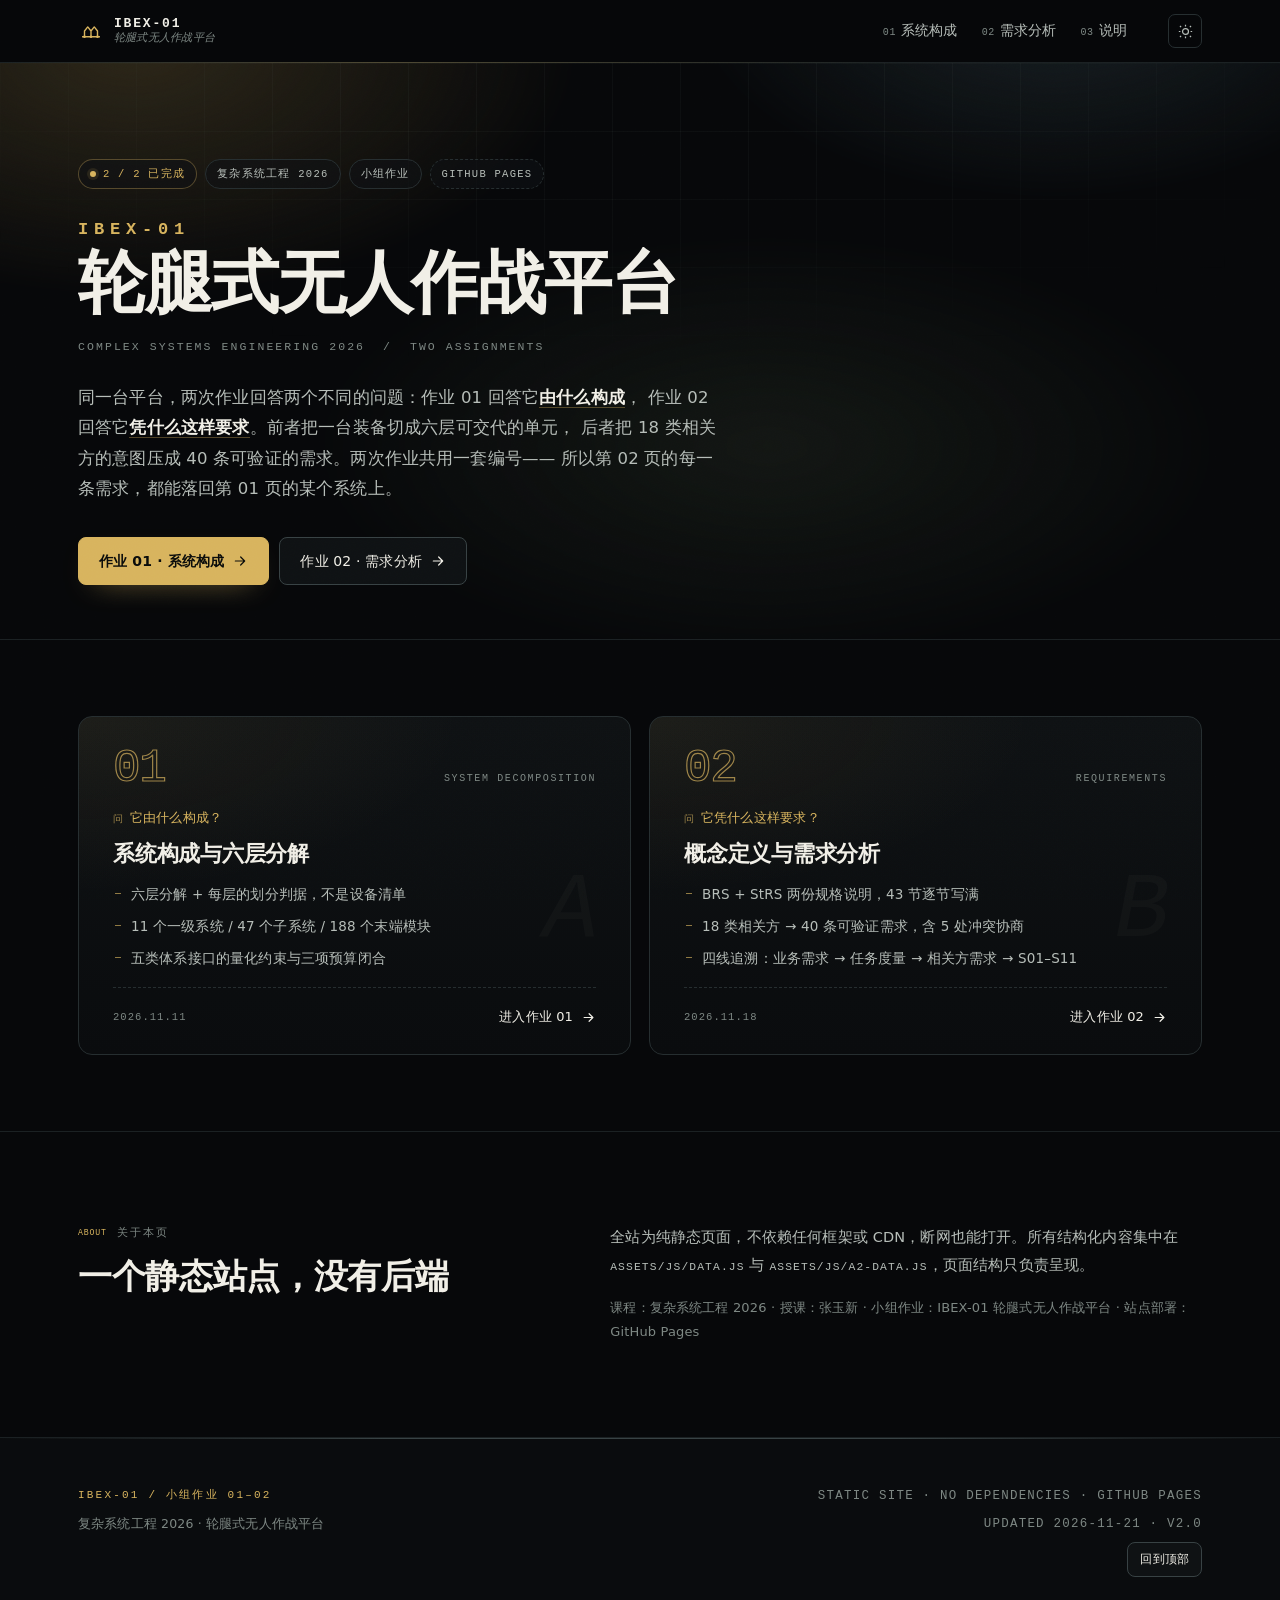
==== commit 75cafdb4: "删除首页的编号交接说明块" ====
--- a/index.html
+++ b/index.html
@@ -91,12 +91,6 @@
 <section class="sec sec--tight" id="gates">
   <div class="wrap">
     <div class="gates" id="gateList"></div>
-
-    <div class="note note--line gate__note">
-      <b>编号怎么交接：</b>作业 01 发布的 S01–S11 编号、47 个子系统边界、188 个末端模块与五类体系接口，
-      在作业 02 中直接作为需求的挂载点使用。两次作业之间不新增、不改名、不重排——
-      这是「需求 → 系统」这条线能对上的唯一前提，也是两份报告不是两张皮的原因。
-    </div>
   </div>
 </section>
 
--- a/assets/css/home.css
+++ b/assets/css/home.css
@@ -112,8 +112,6 @@
   user-select: none;
 }
 
-.gate__note { margin-top: 26px; }
-
 /* ------------------------------------------------------------------ 关于 */
 .about { display: grid; grid-template-columns: 0.9fr 1.1fr; gap: 48px; align-items: start; }
 .about__r p { color: var(--fg-2); font-size: 14.5px; line-height: 1.9; }
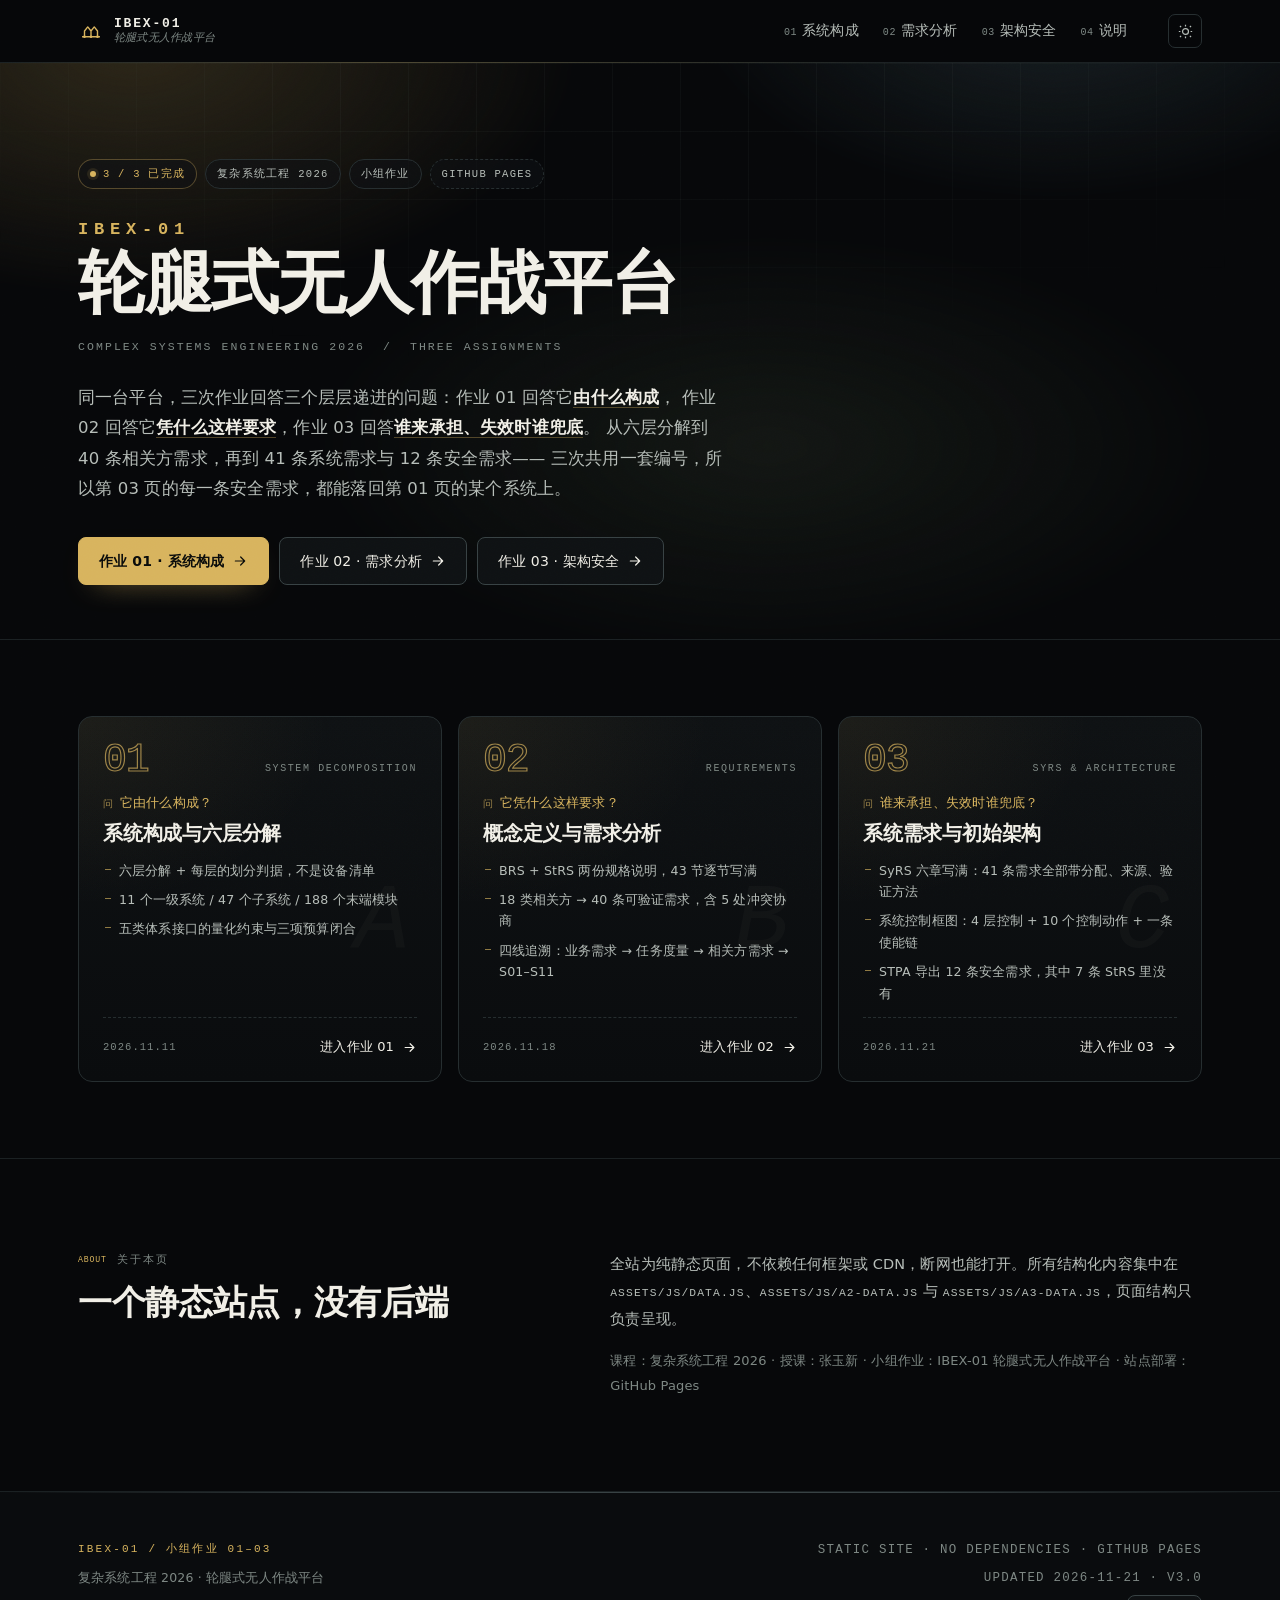
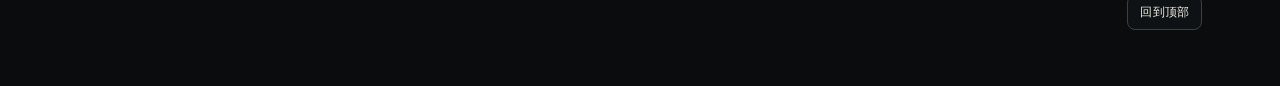
==== commit 2bbcc369: "新增作业 03：SyRS 41 条系统需求、四层控制结构与 STPA 安全需求" ====
--- a/index.html
+++ b/index.html
@@ -4,7 +4,7 @@
 <meta charset="utf-8">
 <meta name="viewport" content="width=device-width, initial-scale=1">
 <title>IBEX-01 轮腿式无人作战平台 · 复杂系统工程 2026 小组作业</title>
-<meta name="description" content="复杂系统工程 2026 小组作业：以 IBEX-01 轮腿式无人作战平台为对象。作业 01 回答它由什么构成（六层分解 + 预算闭合），作业 02 回答它凭什么这样要求（BRS + StRS + 40 条相关方需求）。">
+<meta name="description" content="复杂系统工程 2026 小组作业：以 IBEX-01 轮腿式无人作战平台为对象。作业 01 回答它由什么构成，作业 02 回答它凭什么这样要求，作业 03 回答谁来承担、失效时谁兜底。">
 <meta name="theme-color" content="#07080a">
 <link rel="icon" href="data:image/svg+xml,%3Csvg xmlns='http://www.w3.org/2000/svg' viewBox='0 0 32 32'%3E%3Crect width='32' height='32' rx='7' fill='%2307080a'/%3E%3Cpath d='M6 22h20M9 22v-6l3-4 3 4v6M17 22v-6l3-4 3 4v6' stroke='%23d8b45e' stroke-width='1.8' fill='none' stroke-linecap='round'/%3E%3C/svg%3E">
 <link rel="stylesheet" href="assets/css/style.css">
@@ -17,7 +17,7 @@
 </head>
 <body>
 <div class="scrollbar" id="scrollbar" aria-hidden="true"></div>
-<a class="skip-link" href="#gates">跳到两个入口</a>
+<a class="skip-link" href="#gates">跳到三个入口</a>
 
 <!-- ============================================================ 顶栏 -->
 <header class="topbar">
@@ -33,7 +33,8 @@
     <nav class="layernav" id="nav" aria-label="页面导航">
       <a href="a1.html"><em>01</em><span>系统构成</span></a>
       <a href="a2.html"><em>02</em><span>需求分析</span></a>
-      <a href="#about"><em>03</em><span>说明</span></a>
+      <a href="a3.html"><em>03</em><span>架构安全</span></a>
+      <a href="#about"><em>04</em><span>说明</span></a>
     </nav>
 
     <div class="topbar__tools">
@@ -60,7 +61,7 @@
   <div class="wrap hero__wrap">
     <div class="home-hd">
       <div class="hero__meta">
-        <span class="tag tag--live"><i></i>2 / 2 已完成</span>
+        <span class="tag tag--live"><i></i>3 / 3 已完成</span>
         <span class="tag">复杂系统工程 2026</span>
         <span class="tag">小组作业</span>
         <span class="tag tag--ghost">GitHub Pages</span>
@@ -70,24 +71,25 @@
         <span class="hero__code">IBEX-01</span>
         <span class="hero__name">轮腿式无人作战平台</span>
       </h1>
-      <p class="hero__sub">Complex Systems Engineering 2026&nbsp;&nbsp;/&nbsp;&nbsp;Two Assignments</p>
+      <p class="hero__sub">Complex Systems Engineering 2026&nbsp;&nbsp;/&nbsp;&nbsp;Three Assignments</p>
 
       <p class="hero__lede">
-        同一台平台，两次作业回答两个不同的问题：作业 01 回答它<strong>由什么构成</strong>，
-        作业 02 回答它<strong>凭什么这样要求</strong>。前者把一台装备切成六层可交代的单元，
-        后者把 18 类相关方的意图压成 40 条可验证的需求。两次作业共用一套编号——
-        所以第 02 页的每一条需求，都能落回第 01 页的某个系统上。
+        同一台平台，三次作业回答三个层层递进的问题：作业 01 回答它<strong>由什么构成</strong>，
+        作业 02 回答它<strong>凭什么这样要求</strong>，作业 03 回答<strong>谁来承担、失效时谁兜底</strong>。
+        从六层分解到 40 条相关方需求，再到 41 条系统需求与 12 条安全需求——
+        三次共用一套编号，所以第 03 页的每一条安全需求，都能落回第 01 页的某个系统上。
       </p>
 
       <div class="hero__cta">
         <a class="btn btn--primary" href="a1.html">作业 01 · 系统构成<svg viewBox="0 0 24 24" aria-hidden="true"><path d="M5 12h13M13 6l6 6-6 6" fill="none" stroke="currentColor" stroke-width="1.8" stroke-linecap="round" stroke-linejoin="round"/></svg></a>
         <a class="btn" href="a2.html">作业 02 · 需求分析<svg viewBox="0 0 24 24" aria-hidden="true"><path d="M5 12h13M13 6l6 6-6 6" fill="none" stroke="currentColor" stroke-width="1.8" stroke-linecap="round" stroke-linejoin="round"/></svg></a>
+        <a class="btn" href="a3.html">作业 03 · 架构安全<svg viewBox="0 0 24 24" aria-hidden="true"><path d="M5 12h13M13 6l6 6-6 6" fill="none" stroke="currentColor" stroke-width="1.8" stroke-linecap="round" stroke-linejoin="round"/></svg></a>
       </div>
     </div>
   </div>
 </section>
 
-<!-- ============================================================ 两个入口 -->
+<!-- ============================================================ 三个入口 -->
 <section class="sec sec--tight" id="gates">
   <div class="wrap">
     <div class="gates" id="gateList"></div>
@@ -102,7 +104,7 @@
       <h2 class="sec__title">一个静态站点，没有后端</h2>
     </div>
     <div class="about__r">
-      <p>全站为纯静态页面，不依赖任何框架或 CDN，断网也能打开。所有结构化内容集中在 <span class="mono">assets/js/data.js</span> 与 <span class="mono">assets/js/a2-data.js</span>，页面结构只负责呈现。</p>
+      <p>全站为纯静态页面，不依赖任何框架或 CDN，断网也能打开。所有结构化内容集中在 <span class="mono">assets/js/data.js</span>、<span class="mono">assets/js/a2-data.js</span> 与 <span class="mono">assets/js/a3-data.js</span>，页面结构只负责呈现。</p>
       <p class="dim">课程：复杂系统工程 2026 · 授课：张玉新 · 小组作业：IBEX-01 轮腿式无人作战平台 · 站点部署：GitHub Pages</p>
     </div>
   </div>
@@ -113,7 +115,7 @@
 <footer class="foot">
   <div class="wrap foot__in">
     <div class="foot__left">
-      <div class="foot__code mono">IBEX-01 / 小组作业 01–02</div>
+      <div class="foot__code mono">IBEX-01 / 小组作业 01–03</div>
       <p>复杂系统工程 2026 · 轮腿式无人作战平台</p>
     </div>
     <div class="foot__right">
--- a/assets/css/home.css
+++ b/assets/css/home.css
@@ -1,5 +1,5 @@
 /* ============================================================================
-   首页 · 两次作业的两个入口
+   首页 · 三次作业的三个入口
    依赖 style.css 的 tokens / topbar / hero / card / foot
    ========================================================================== */
 
@@ -11,16 +11,16 @@
 /* --------------------------------------------------------------- 入口卡 */
 .gates {
   display: grid;
-  grid-template-columns: repeat(2, minmax(0, 1fr));
-  gap: 18px;
+  grid-template-columns: repeat(3, minmax(0, 1fr));
+  gap: 16px;
 }
 
 .gate {
   position: relative;
   display: flex;
   flex-direction: column;
-  gap: 16px;
-  padding: 32px 34px 26px;
+  gap: 13px;
+  padding: 26px 24px 22px;
   border: 1px solid var(--line-2);
   border-radius: 14px;
   background:
@@ -49,7 +49,7 @@
 .gate__top { display: flex; align-items: baseline; justify-content: space-between; gap: 12px; }
 .gate__no {
   font-family: var(--mono);
-  font-size: 46px;
+  font-size: 40px;
   line-height: .9;
   letter-spacing: -.03em;
   color: transparent;
@@ -67,18 +67,18 @@
 .gate__q::before { content: '问 '; font-family: var(--mono); font-size: 10px; opacity: .7; }
 
 .gate__h {
-  font-size: 22px;
+  font-size: 19.5px;
   font-weight: 600;
   letter-spacing: -.01em;
   margin-top: -6px;
 }
 
-.gate__keys { display: grid; gap: 9px; }
+.gate__keys { display: grid; gap: 8px; }
 .gate__keys li {
   position: relative;
-  padding-left: 18px;
-  font-size: 13.5px;
-  line-height: 1.72;
+  padding-left: 16px;
+  font-size: 12.6px;
+  line-height: 1.7;
   color: var(--fg-2);
 }
 .gate__keys li::before {
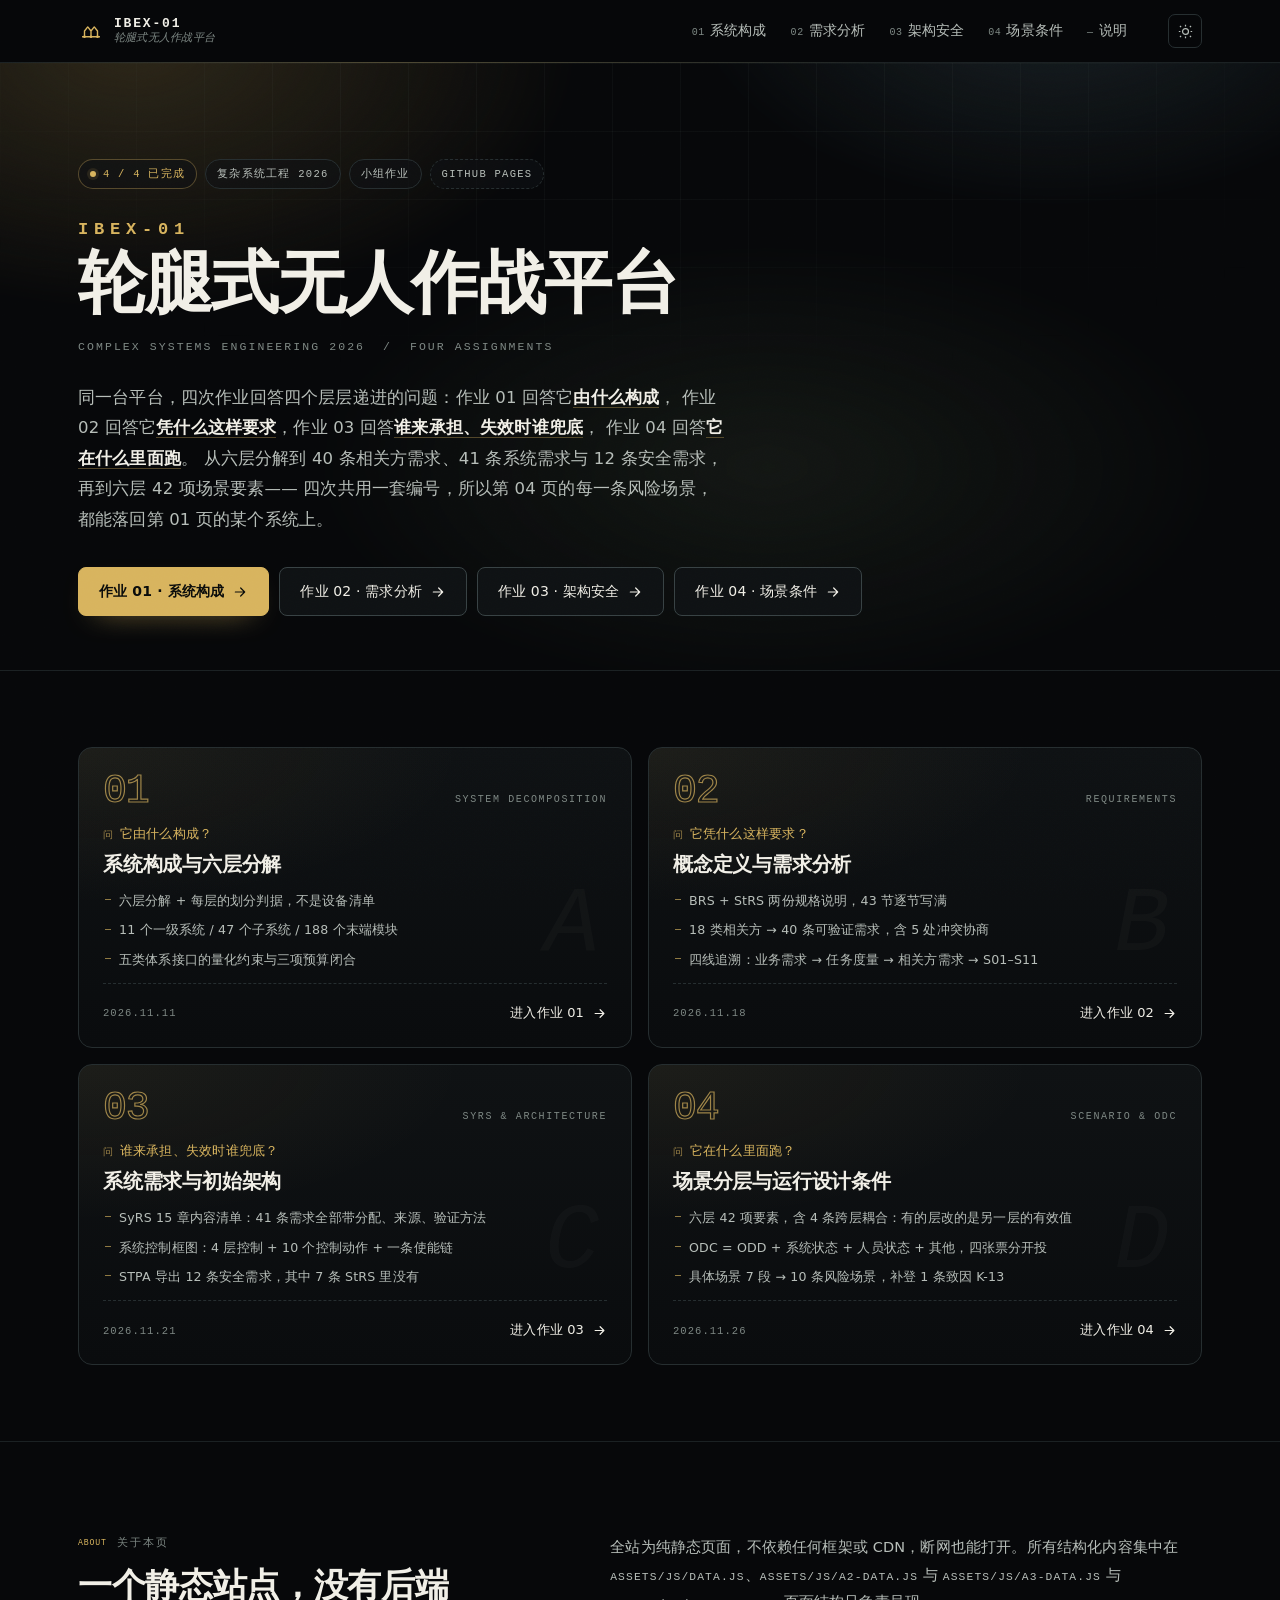
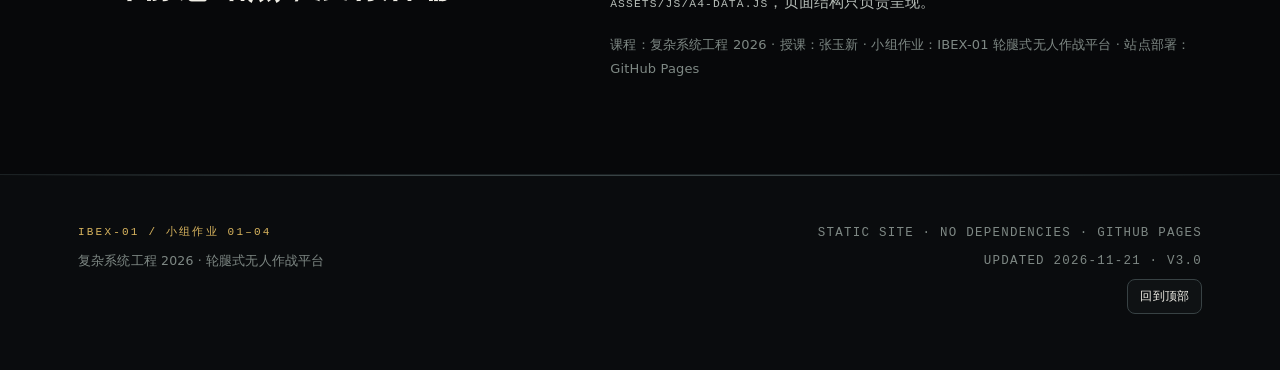
==== commit c0ff7be6: "作业04：新增场景分层与运行设计条件页，并接上首页与作业03的链 依据第七课《基于场景的系统工程》新增 a4.html：  - 场景分层：讲义六层改写为野战六层（S1 通行面 … S6 网联与电磁），" ====
--- a/index.html
+++ b/index.html
@@ -4,7 +4,7 @@
 <meta charset="utf-8">
 <meta name="viewport" content="width=device-width, initial-scale=1">
 <title>IBEX-01 轮腿式无人作战平台 · 复杂系统工程 2026 小组作业</title>
-<meta name="description" content="复杂系统工程 2026 小组作业：以 IBEX-01 轮腿式无人作战平台为对象。作业 01 回答它由什么构成，作业 02 回答它凭什么这样要求，作业 03 回答谁来承担、失效时谁兜底。">
+<meta name="description" content="复杂系统工程 2026 小组作业：以 IBEX-01 轮腿式无人作战平台为对象。作业 01 回答它由什么构成，作业 02 回答它凭什么这样要求，作业 03 回答谁来承担、失效时谁兜底，作业 04 回答它在什么里面跑。">
 <meta name="theme-color" content="#07080a">
 <link rel="icon" href="data:image/svg+xml,%3Csvg xmlns='http://www.w3.org/2000/svg' viewBox='0 0 32 32'%3E%3Crect width='32' height='32' rx='7' fill='%2307080a'/%3E%3Cpath d='M6 22h20M9 22v-6l3-4 3 4v6M17 22v-6l3-4 3 4v6' stroke='%23d8b45e' stroke-width='1.8' fill='none' stroke-linecap='round'/%3E%3C/svg%3E">
 <link rel="stylesheet" href="assets/css/style.css">
@@ -34,7 +34,8 @@
       <a href="a1.html"><em>01</em><span>系统构成</span></a>
       <a href="a2.html"><em>02</em><span>需求分析</span></a>
       <a href="a3.html"><em>03</em><span>架构安全</span></a>
-      <a href="#about"><em>04</em><span>说明</span></a>
+      <a href="a4.html"><em>04</em><span>场景条件</span></a>
+      <a href="#about"><em>—</em><span>说明</span></a>
     </nav>
 
     <div class="topbar__tools">
@@ -61,7 +62,7 @@
   <div class="wrap hero__wrap">
     <div class="home-hd">
       <div class="hero__meta">
-        <span class="tag tag--live"><i></i>3 / 3 已完成</span>
+        <span class="tag tag--live"><i></i>4 / 4 已完成</span>
         <span class="tag">复杂系统工程 2026</span>
         <span class="tag">小组作业</span>
         <span class="tag tag--ghost">GitHub Pages</span>
@@ -71,19 +72,21 @@
         <span class="hero__code">IBEX-01</span>
         <span class="hero__name">轮腿式无人作战平台</span>
       </h1>
-      <p class="hero__sub">Complex Systems Engineering 2026&nbsp;&nbsp;/&nbsp;&nbsp;Three Assignments</p>
+      <p class="hero__sub">Complex Systems Engineering 2026&nbsp;&nbsp;/&nbsp;&nbsp;Four Assignments</p>
 
       <p class="hero__lede">
-        同一台平台，三次作业回答三个层层递进的问题：作业 01 回答它<strong>由什么构成</strong>，
-        作业 02 回答它<strong>凭什么这样要求</strong>，作业 03 回答<strong>谁来承担、失效时谁兜底</strong>。
-        从六层分解到 40 条相关方需求，再到 41 条系统需求与 12 条安全需求——
-        三次共用一套编号，所以第 03 页的每一条安全需求，都能落回第 01 页的某个系统上。
+        同一台平台，四次作业回答四个层层递进的问题：作业 01 回答它<strong>由什么构成</strong>，
+        作业 02 回答它<strong>凭什么这样要求</strong>，作业 03 回答<strong>谁来承担、失效时谁兜底</strong>，
+        作业 04 回答<strong>它在什么里面跑</strong>。
+        从六层分解到 40 条相关方需求、41 条系统需求与 12 条安全需求，再到六层 42 项场景要素——
+        四次共用一套编号，所以第 04 页的每一条风险场景，都能落回第 01 页的某个系统上。
       </p>
 
       <div class="hero__cta">
         <a class="btn btn--primary" href="a1.html">作业 01 · 系统构成<svg viewBox="0 0 24 24" aria-hidden="true"><path d="M5 12h13M13 6l6 6-6 6" fill="none" stroke="currentColor" stroke-width="1.8" stroke-linecap="round" stroke-linejoin="round"/></svg></a>
         <a class="btn" href="a2.html">作业 02 · 需求分析<svg viewBox="0 0 24 24" aria-hidden="true"><path d="M5 12h13M13 6l6 6-6 6" fill="none" stroke="currentColor" stroke-width="1.8" stroke-linecap="round" stroke-linejoin="round"/></svg></a>
         <a class="btn" href="a3.html">作业 03 · 架构安全<svg viewBox="0 0 24 24" aria-hidden="true"><path d="M5 12h13M13 6l6 6-6 6" fill="none" stroke="currentColor" stroke-width="1.8" stroke-linecap="round" stroke-linejoin="round"/></svg></a>
+        <a class="btn" href="a4.html">作业 04 · 场景条件<svg viewBox="0 0 24 24" aria-hidden="true"><path d="M5 12h13M13 6l6 6-6 6" fill="none" stroke="currentColor" stroke-width="1.8" stroke-linecap="round" stroke-linejoin="round"/></svg></a>
       </div>
     </div>
   </div>
@@ -104,7 +107,7 @@
       <h2 class="sec__title">一个静态站点，没有后端</h2>
     </div>
     <div class="about__r">
-      <p>全站为纯静态页面，不依赖任何框架或 CDN，断网也能打开。所有结构化内容集中在 <span class="mono">assets/js/data.js</span>、<span class="mono">assets/js/a2-data.js</span> 与 <span class="mono">assets/js/a3-data.js</span>，页面结构只负责呈现。</p>
+      <p>全站为纯静态页面，不依赖任何框架或 CDN，断网也能打开。所有结构化内容集中在 <span class="mono">assets/js/data.js</span>、<span class="mono">assets/js/a2-data.js</span> 与 <span class="mono">assets/js/a3-data.js</span> 与 <span class="mono">assets/js/a4-data.js</span>，页面结构只负责呈现。</p>
       <p class="dim">课程：复杂系统工程 2026 · 授课：张玉新 · 小组作业：IBEX-01 轮腿式无人作战平台 · 站点部署：GitHub Pages</p>
     </div>
   </div>
@@ -115,7 +118,7 @@
 <footer class="foot">
   <div class="wrap foot__in">
     <div class="foot__left">
-      <div class="foot__code mono">IBEX-01 / 小组作业 01–03</div>
+      <div class="foot__code mono">IBEX-01 / 小组作业 01–04</div>
       <p>复杂系统工程 2026 · 轮腿式无人作战平台</p>
     </div>
     <div class="foot__right">
--- a/assets/css/home.css
+++ b/assets/css/home.css
@@ -11,7 +11,7 @@
 /* --------------------------------------------------------------- 入口卡 */
 .gates {
   display: grid;
-  grid-template-columns: repeat(3, minmax(0, 1fr));
+  grid-template-columns: repeat(2, minmax(0, 1fr));
   gap: 16px;
 }
 
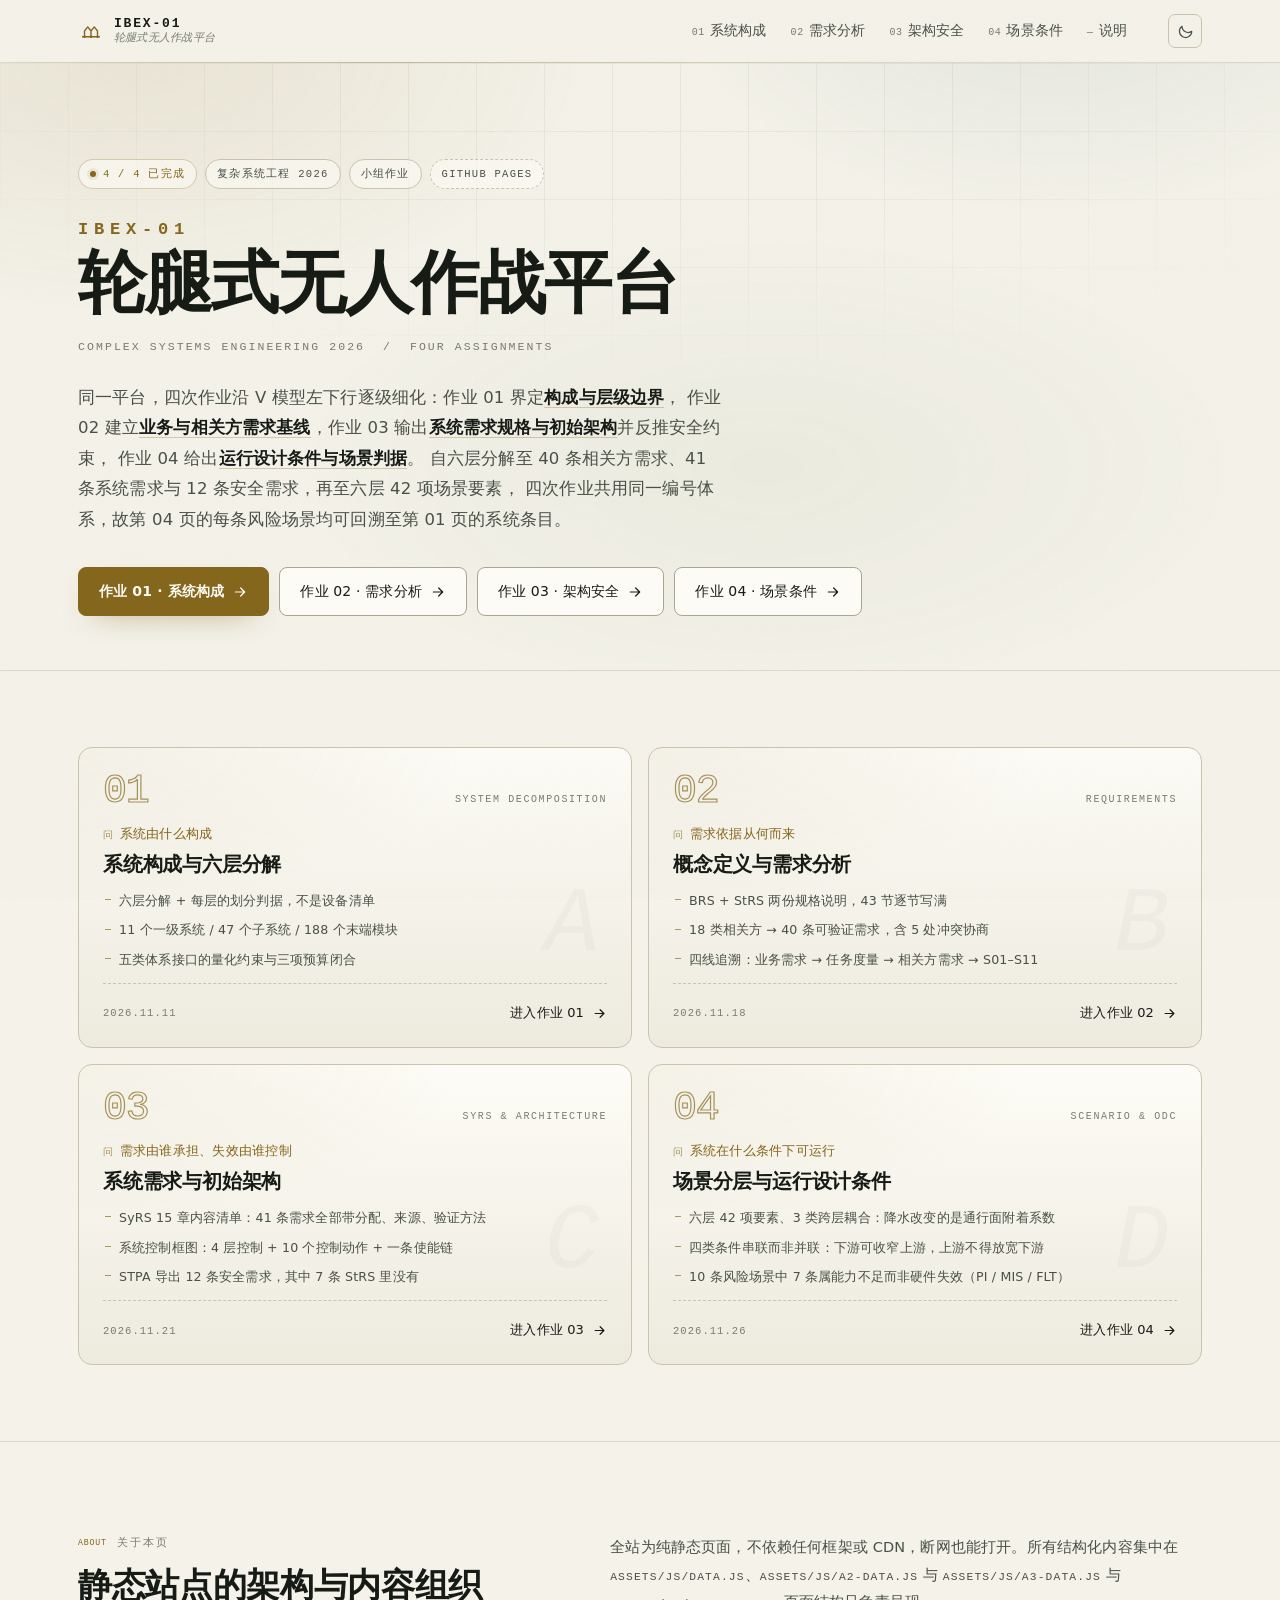
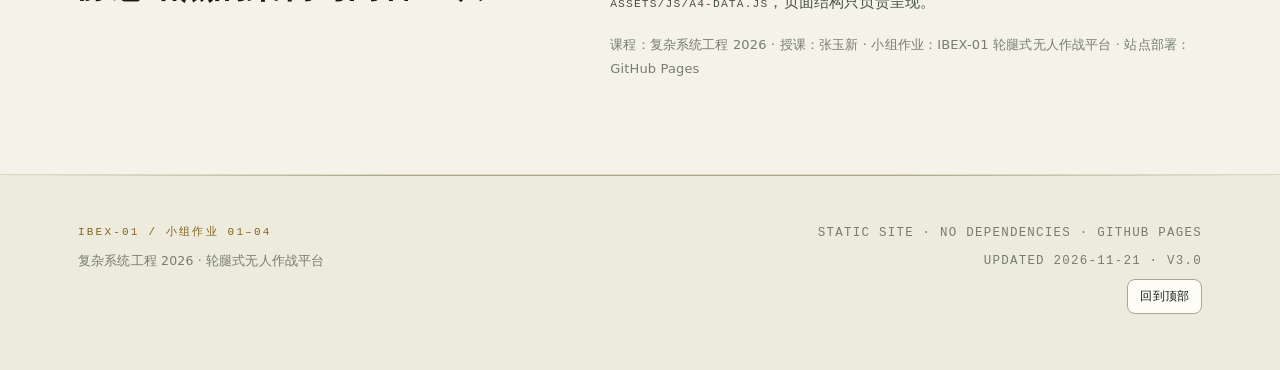
==== commit 3b044845: "全站语体修订：标题改为学术表述，默认打开即浅色 - 默认主题改为浅色（暖米底 #f4f2e9），首屏前锁定逻辑改为「仅当用户   主动选择深色时覆盖」；theme-color 与图标底色同步；深色仍可" ====
--- a/index.html
+++ b/index.html
@@ -1,18 +1,18 @@
 <!DOCTYPE html>
-<html lang="zh-CN" data-theme="dark">
+<html lang="zh-CN" data-theme="light">
 <head>
 <meta charset="utf-8">
 <meta name="viewport" content="width=device-width, initial-scale=1">
 <title>IBEX-01 轮腿式无人作战平台 · 复杂系统工程 2026 小组作业</title>
-<meta name="description" content="复杂系统工程 2026 小组作业：以 IBEX-01 轮腿式无人作战平台为对象。作业 01 回答它由什么构成，作业 02 回答它凭什么这样要求，作业 03 回答谁来承担、失效时谁兜底，作业 04 回答它在什么里面跑。">
-<meta name="theme-color" content="#07080a">
+<meta name="description" content="复杂系统工程 2026 小组作业：以 IBEX-01 轮腿式无人作战平台为对象。作业 01 界定构成与层级边界，作业 02 建立需求基线，作业 03 输出系统需求规格与初始架构并反推安全约束，作业 04 给出运行设计条件与场景判据。">
+<meta name="theme-color" content="#f4f2e9">
 <link rel="icon" href="data:image/svg+xml,%3Csvg xmlns='http://www.w3.org/2000/svg' viewBox='0 0 32 32'%3E%3Crect width='32' height='32' rx='7' fill='%2307080a'/%3E%3Cpath d='M6 22h20M9 22v-6l3-4 3 4v6M17 22v-6l3-4 3 4v6' stroke='%23d8b45e' stroke-width='1.8' fill='none' stroke-linecap='round'/%3E%3C/svg%3E">
 <link rel="stylesheet" href="assets/css/style.css">
 <link rel="stylesheet" href="assets/css/fx.css">
 <link rel="stylesheet" href="assets/css/home.css">
 <script>
-  /* 首屏前锁定主题：默认深色，只有用户主动选过浅色才覆盖 */
-  (function(){try{var t=localStorage.getItem('cse-theme-v2');if(t==='light')document.documentElement.setAttribute('data-theme','light');}catch(e){}})();
+  /* 首屏前锁定主题：默认浅色，仅当用户主动切换过深色时才覆盖 */
+  (function(){try{var t=localStorage.getItem('cse-theme-v2');if(t==='dark')document.documentElement.setAttribute('data-theme','dark');}catch(e){}})();
 </script>
 </head>
 <body>
@@ -75,11 +75,11 @@
       <p class="hero__sub">Complex Systems Engineering 2026&nbsp;&nbsp;/&nbsp;&nbsp;Four Assignments</p>
 
       <p class="hero__lede">
-        同一台平台，四次作业回答四个层层递进的问题：作业 01 回答它<strong>由什么构成</strong>，
-        作业 02 回答它<strong>凭什么这样要求</strong>，作业 03 回答<strong>谁来承担、失效时谁兜底</strong>，
-        作业 04 回答<strong>它在什么里面跑</strong>。
-        从六层分解到 40 条相关方需求、41 条系统需求与 12 条安全需求，再到六层 42 项场景要素——
-        四次共用一套编号，所以第 04 页的每一条风险场景，都能落回第 01 页的某个系统上。
+        同一平台，四次作业沿 V 模型左下行逐级细化：作业 01 界定<strong>构成与层级边界</strong>，
+        作业 02 建立<strong>业务与相关方需求基线</strong>，作业 03 输出<strong>系统需求规格与初始架构</strong>并反推安全约束，
+        作业 04 给出<strong>运行设计条件与场景判据</strong>。
+        自六层分解至 40 条相关方需求、41 条系统需求与 12 条安全需求，再至六层 42 项场景要素，
+        四次作业共用同一编号体系，故第 04 页的每条风险场景均可回溯至第 01 页的系统条目。
       </p>
 
       <div class="hero__cta">
@@ -104,7 +104,7 @@
   <div class="wrap about">
     <div class="about__l">
       <div class="sec__kicker"><span class="mono">ABOUT</span> 关于本页</div>
-      <h2 class="sec__title">一个静态站点，没有后端</h2>
+      <h2 class="sec__title">静态站点的架构与内容组织</h2>
     </div>
     <div class="about__r">
       <p>全站为纯静态页面，不依赖任何框架或 CDN，断网也能打开。所有结构化内容集中在 <span class="mono">assets/js/data.js</span>、<span class="mono">assets/js/a2-data.js</span> 与 <span class="mono">assets/js/a3-data.js</span> 与 <span class="mono">assets/js/a4-data.js</span>，页面结构只负责呈现。</p>
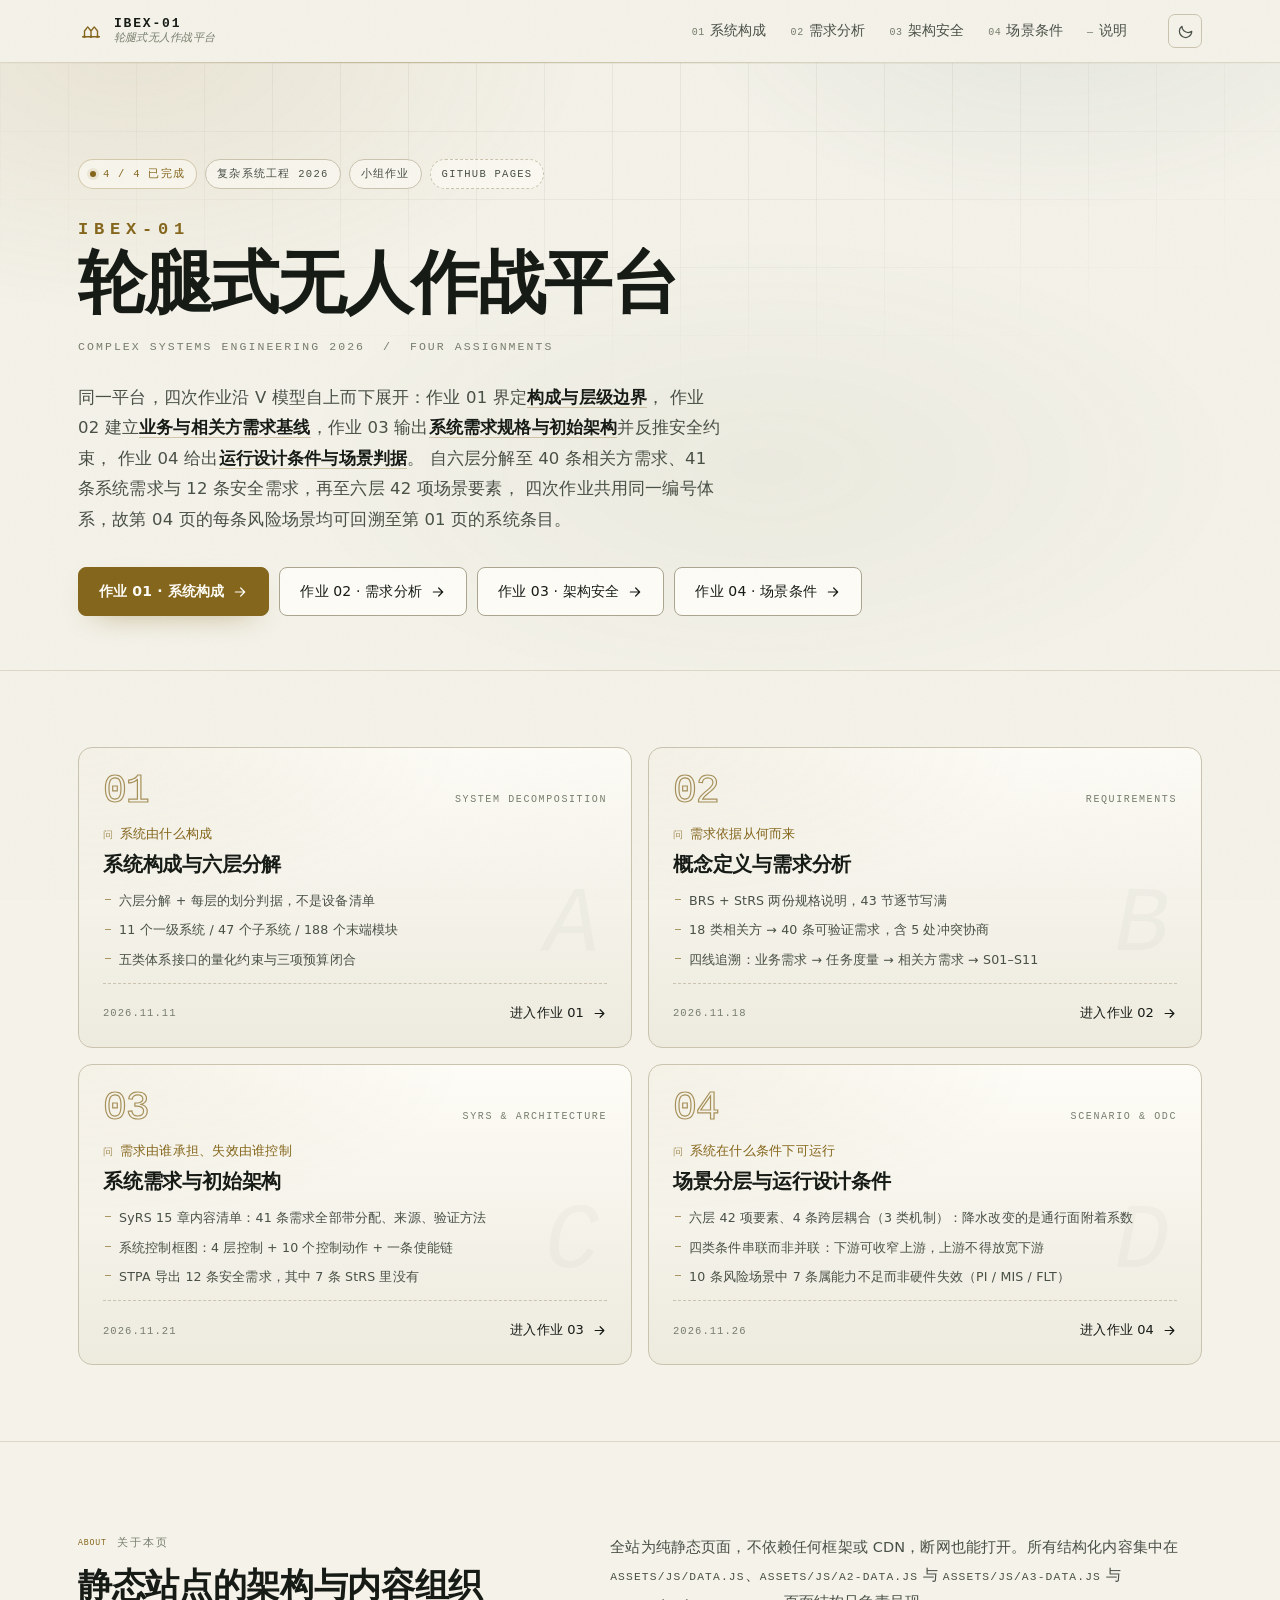
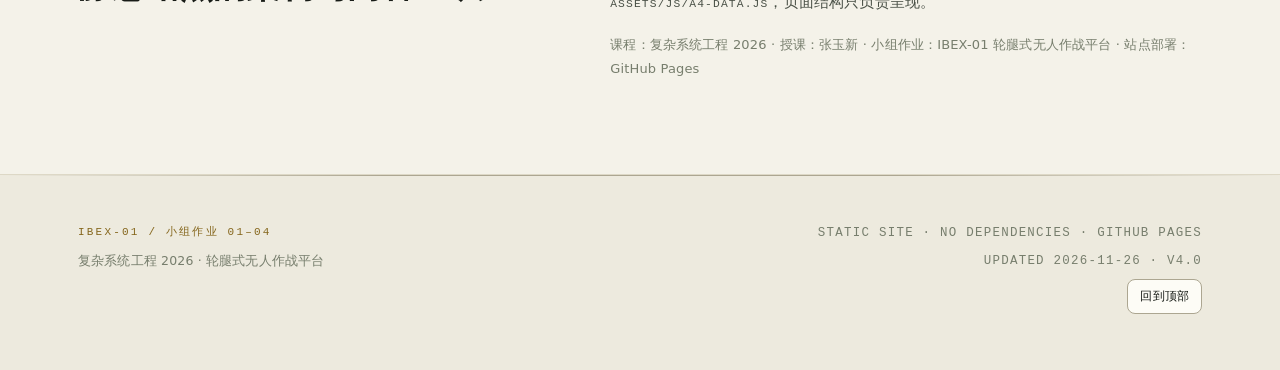
==== commit 8d10f99a: "全站一致性校验：修正跨作业参数与编号冲突、需求-安全映射错配与残留口语 - a3 质量/功率预算与 a1 并轨（1400 kg / 100 kg 余量、额定 11.65 kW、峰值 48 kW），修正" ====
--- a/index.html
+++ b/index.html
@@ -75,7 +75,7 @@
       <p class="hero__sub">Complex Systems Engineering 2026&nbsp;&nbsp;/&nbsp;&nbsp;Four Assignments</p>
 
       <p class="hero__lede">
-        同一平台，四次作业沿 V 模型左下行逐级细化：作业 01 界定<strong>构成与层级边界</strong>，
+        同一平台，四次作业沿 V 模型自上而下展开：作业 01 界定<strong>构成与层级边界</strong>，
         作业 02 建立<strong>业务与相关方需求基线</strong>，作业 03 输出<strong>系统需求规格与初始架构</strong>并反推安全约束，
         作业 04 给出<strong>运行设计条件与场景判据</strong>。
         自六层分解至 40 条相关方需求、41 条系统需求与 12 条安全需求，再至六层 42 项场景要素，
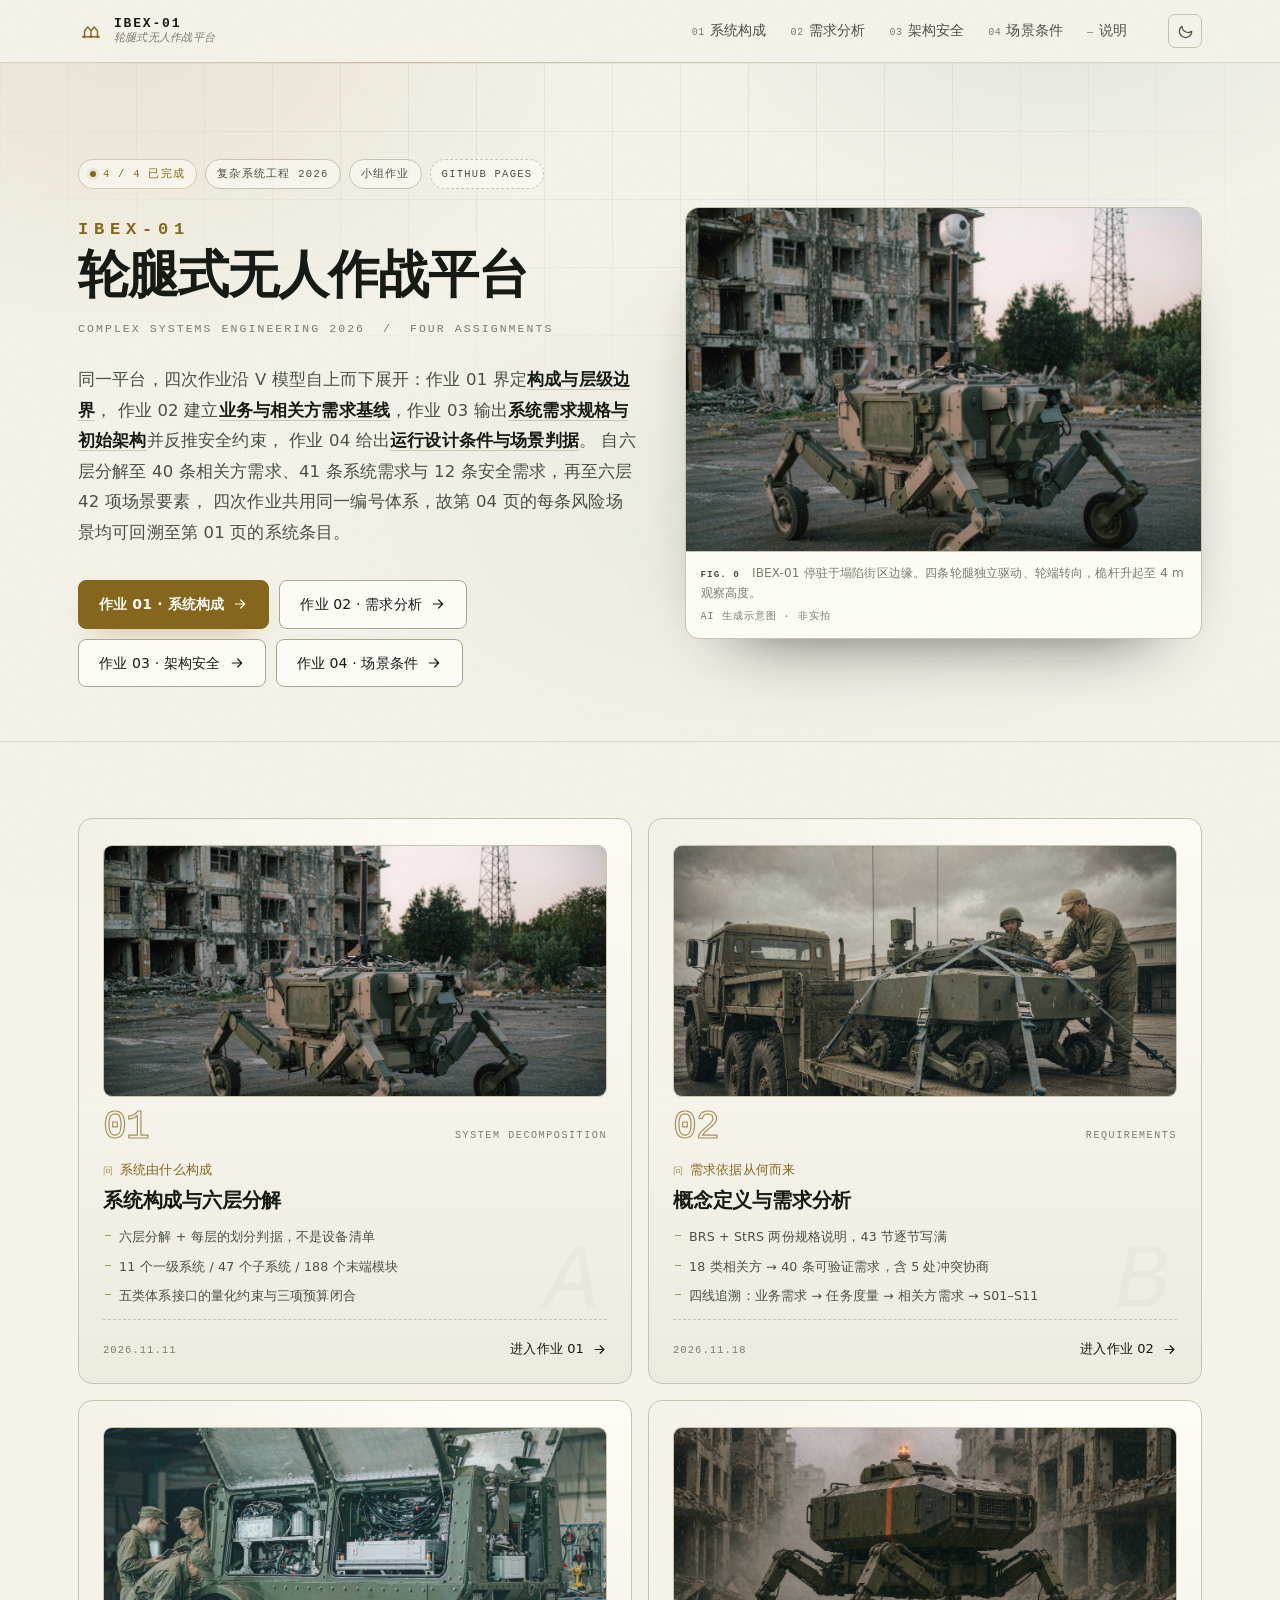
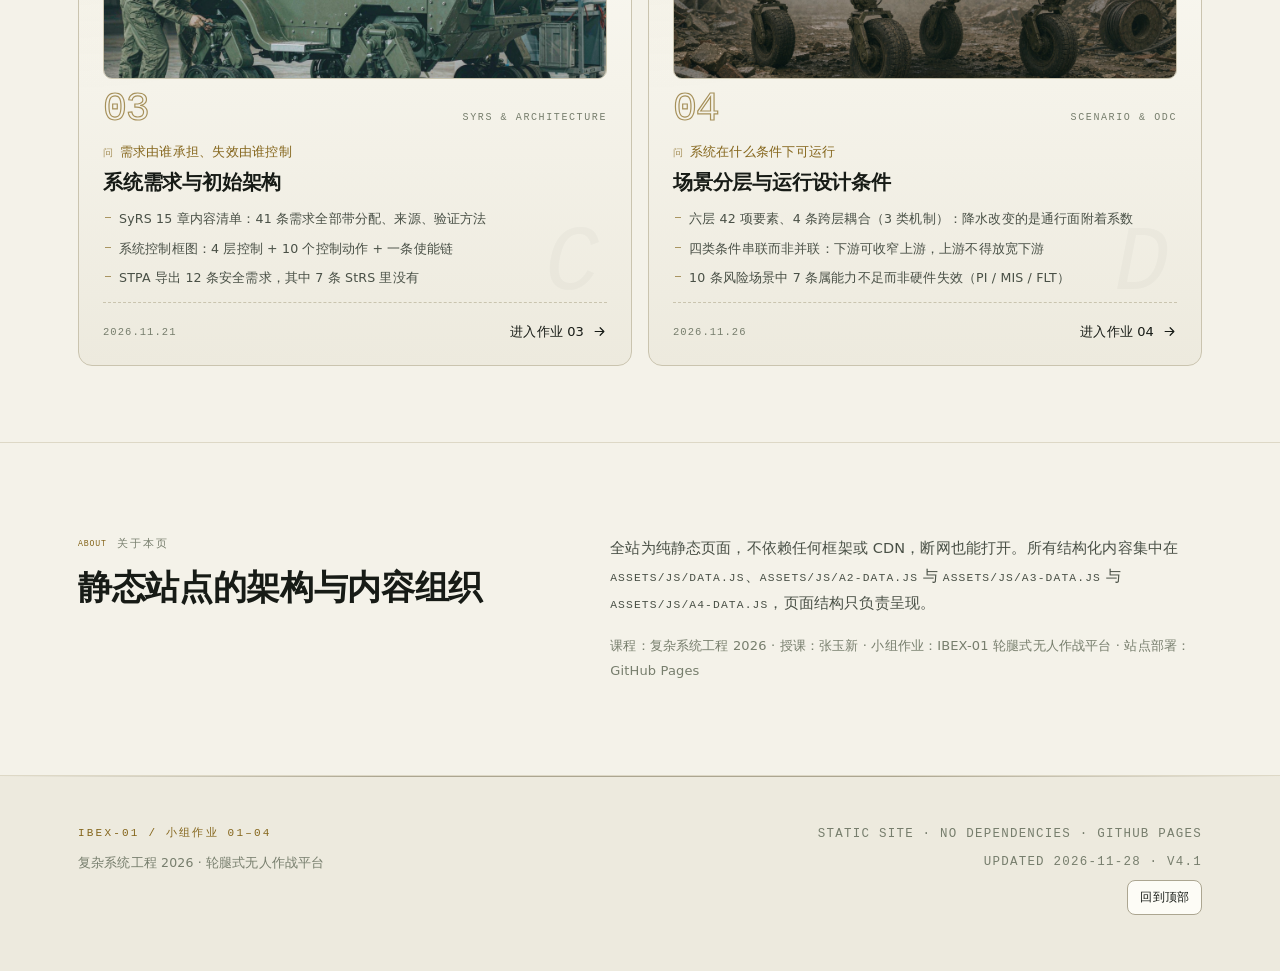
==== commit f883f1a0: "首页改版：首屏改为左文右图并加入平台首图，四张入口卡配缩略图；版本号更新至 v4.1" ====
--- a/index.html
+++ b/index.html
@@ -60,6 +60,7 @@
 <section class="hero home-hero" id="top">
   <div class="hero__grid" aria-hidden="true"></div>
   <div class="wrap hero__wrap">
+   <div class="home-hero__in">
     <div class="home-hd">
       <div class="hero__meta">
         <span class="tag tag--live"><i></i>4 / 4 已完成</span>
@@ -89,6 +90,15 @@
         <a class="btn" href="a4.html">作业 04 · 场景条件<svg viewBox="0 0 24 24" aria-hidden="true"><path d="M5 12h13M13 6l6 6-6 6" fill="none" stroke="currentColor" stroke-width="1.8" stroke-linecap="round" stroke-linejoin="round"/></svg></a>
       </div>
     </div>
+
+    <figure class="home-hero__fig">
+      <img src="assets/img/plat-hero.jpg" alt="IBEX-01 停在一栋塌陷的混凝土建筑边缘，四条轮腿着地，桅杆升起至观察高度" width="900" height="522" fetchpriority="high" decoding="async">
+      <figcaption>
+        <span><b class="mono">FIG. 0</b>　IBEX-01 停驻于塌陷街区边缘。四条轮腿独立驱动、轮端转向，桅杆升起至 4 m 观察高度。</span>
+        <span class="mono dim home-hero__figtag">AI 生成示意图 · 非实拍</span>
+      </figcaption>
+    </figure>
+   </div>
   </div>
 </section>
 
--- a/assets/css/style.css
+++ b/assets/css/style.css
@@ -369,6 +369,21 @@
 .figure { margin: 0; padding: 22px; border: 1px solid var(--line-2); border-radius: var(--r); background: var(--surface); }
 .figure svg { display: block; width: 100%; height: auto; }
 .figure figcaption { margin-top: 14px; font-size: 12px; color: var(--fg-3); line-height: 1.7; padding-top: 12px; border-top: 1px dashed var(--line-2); }
+
+/* ------------------------------------------------------------- 实拍/渲染图 */
+.figure--photo { padding: 0; overflow: hidden; }
+.figure--photo img { display: block; width: 100%; height: auto; }
+.figure--photo figcaption { margin: 0; padding: 12px 18px 14px; border-top: 1px dashed var(--line-2); }
+.figure--photo figcaption b { color: var(--fg-2); }
+.pgrid { display: grid; gap: 14px; margin: 6px 0 18px; }
+.pgrid--3 { grid-template-columns: repeat(3, 1fr); }
+.pgrid--2 { grid-template-columns: repeat(2, 1fr); }
+.pgrid .figure--photo { margin: 0; }
+.pgrid .figure--photo img { aspect-ratio: 3 / 2; object-fit: cover; object-position: center; }
+.pgrid .figure--photo figcaption { font-size: 11.5px; line-height: 1.65; }
+@media (max-width: 860px) {
+  .pgrid--3, .pgrid--2 { grid-template-columns: 1fr; }
+}
 .svgt { font-family: var(--mono); font-size: 10px; letter-spacing: .1em; fill: var(--fg); }
 .svgt--dim { fill: var(--fg-3); }
 .sos-nodes text { font-family: var(--sans); font-size: 11.5px; fill: var(--fg-2); }
--- a/assets/css/home.css
+++ b/assets/css/home.css
@@ -7,6 +7,49 @@
 .home-hd { max-width: 880px; }
 .home-hero .hero__name { max-width: 16em; }
 .home-hero .hero__lede { max-width: 62ch; }
+
+/* ----------------------------------------------------- 首屏：左文右图 */
+.home-hero__in {
+  display: grid;
+  grid-template-columns: minmax(0, 1.04fr) minmax(0, .96fr);
+  gap: 46px;
+  align-items: center;
+}
+.home-hero__in .home-hd { max-width: none; }
+.home-hero__in .hero__name {
+  font-size: clamp(34px, 4vw, 58px);
+  max-width: none;
+  text-wrap: balance;
+}
+
+.home-hero__fig {
+  margin: 0;
+  border: 1px solid var(--line-2);
+  border-radius: 14px;
+  overflow: hidden;
+  background: var(--surface);
+  box-shadow: 0 34px 72px -52px rgba(0, 0, 0, .9);
+}
+.home-hero__fig img {
+  display: block;
+  width: 100%;
+  height: auto;
+  aspect-ratio: 3 / 2;
+  object-fit: cover;
+  filter: saturate(.94);
+}
+.home-hero__fig figcaption {
+  display: flex;
+  flex-direction: column;
+  gap: 5px;
+  padding: 12px 15px 13px;
+  border-top: 1px solid var(--line-2);
+  font-size: 12px;
+  line-height: 1.65;
+  color: var(--fg-3);
+}
+.home-hero__fig b { color: var(--fg-2); font-weight: 600; }
+.home-hero__figtag { font-size: 10px; letter-spacing: .1em; }
 
 /* --------------------------------------------------------------- 入口卡 */
 .gates {
@@ -47,6 +90,27 @@
 .gate:focus-visible { outline: 2px solid var(--accent); outline-offset: 3px; }
 
 .gate__top { display: flex; align-items: baseline; justify-content: space-between; gap: 12px; }
+
+/* 入口卡缩略图 */
+.gate__fig {
+  position: relative;
+  aspect-ratio: 16 / 8;
+  border: 1px solid var(--line-2);
+  border-radius: 9px;
+  overflow: hidden;
+  background: var(--surface-2);
+}
+.gate__fig img {
+  display: block;
+  width: 100%;
+  height: 100%;
+  object-fit: cover;
+  object-position: 50% 58%;
+  filter: saturate(.9) contrast(1.02);
+  transition: transform .7s var(--ease), filter .4s;
+}
+.gate:hover .gate__fig img { transform: scale(1.035); filter: saturate(1) contrast(1.04); }
+
 .gate__no {
   font-family: var(--mono);
   font-size: 40px;
@@ -104,7 +168,7 @@
 .gate:hover .gate__go svg { transform: translateX(4px); }
 
 .gate__idx {
-  position: absolute; right: 22px; top: 44%;
+  position: absolute; right: 22px; bottom: 54px;
   font-size: 92px; line-height: 1;
   color: var(--fg);
   opacity: .022;
@@ -120,6 +184,8 @@
 
 /* ---------------------------------------------------------------- 响应式 */
 @media (max-width: 980px) {
+  .home-hero__in { grid-template-columns: 1fr; gap: 30px; }
+  .home-hero__fig { max-width: 620px; }
   .gates { grid-template-columns: 1fr; }
   .about { grid-template-columns: 1fr; gap: 20px; }
   .home-hero { padding: 72px 0 44px; }
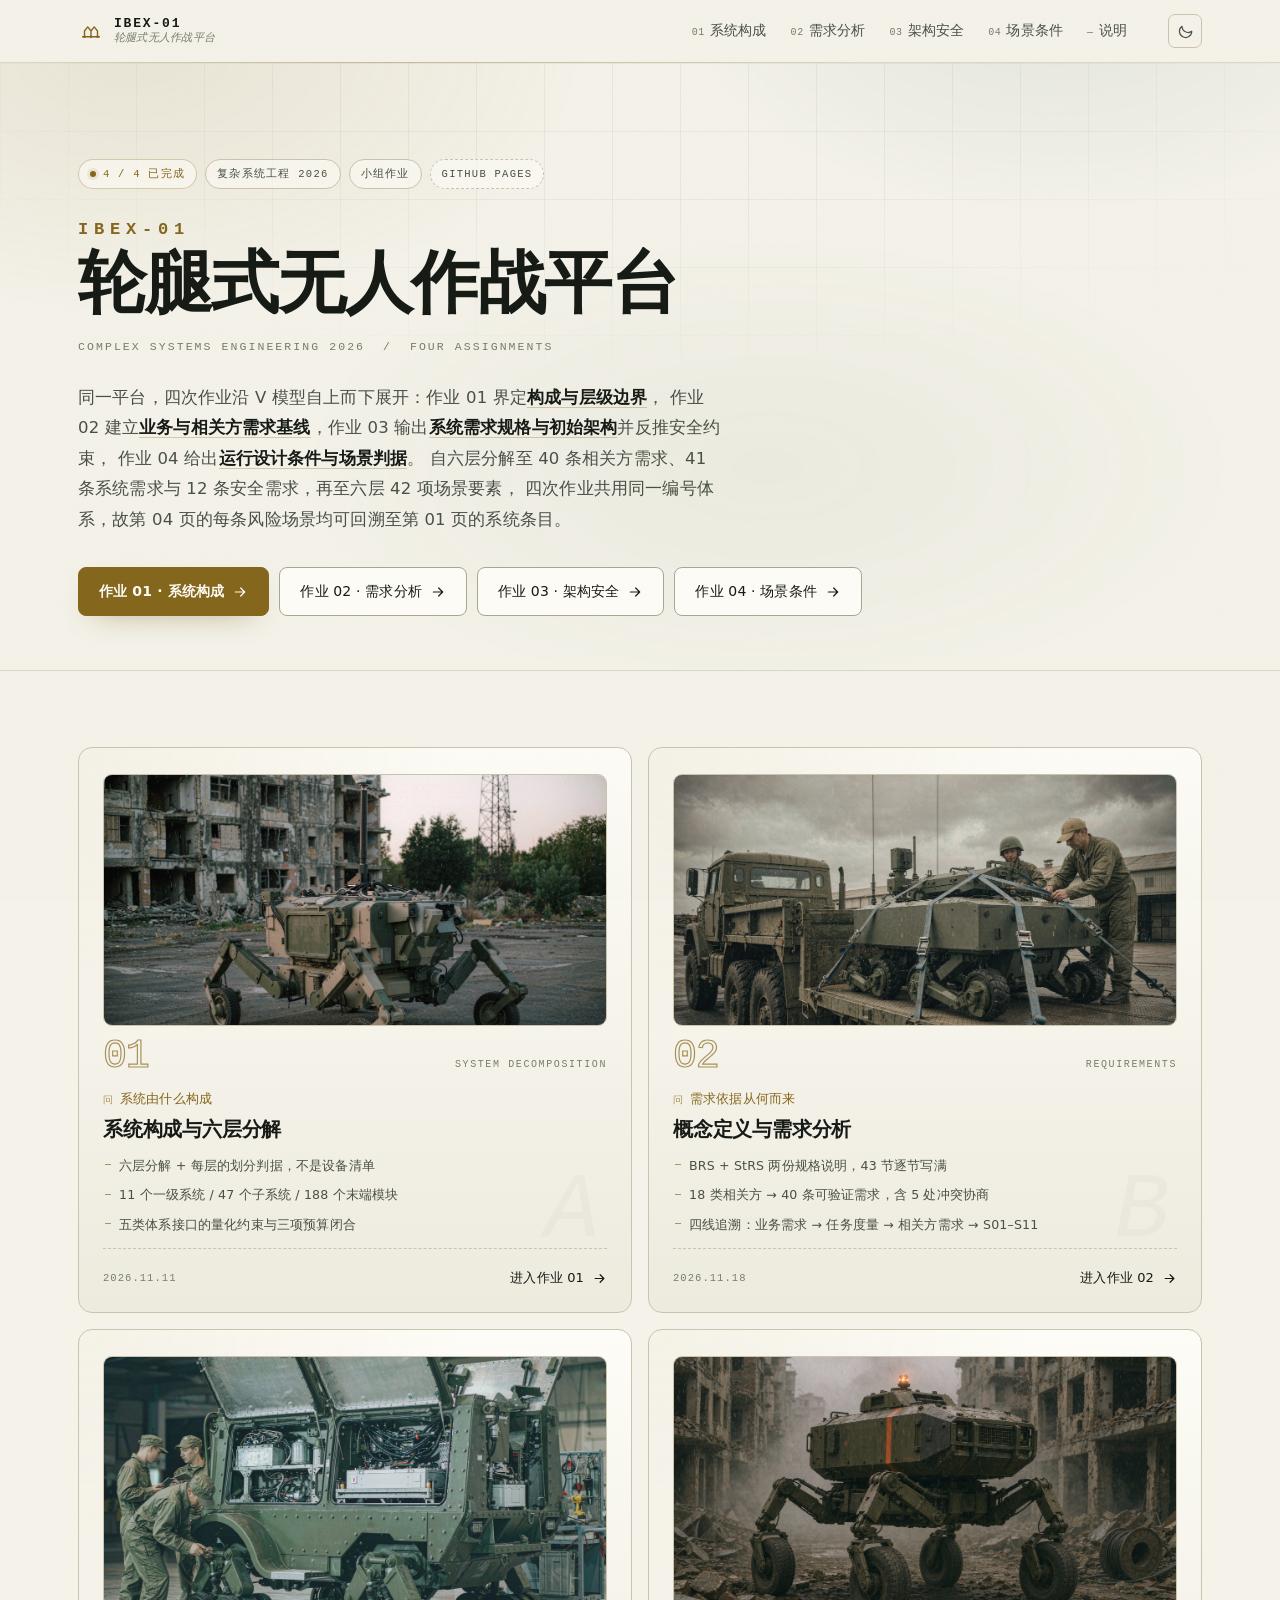
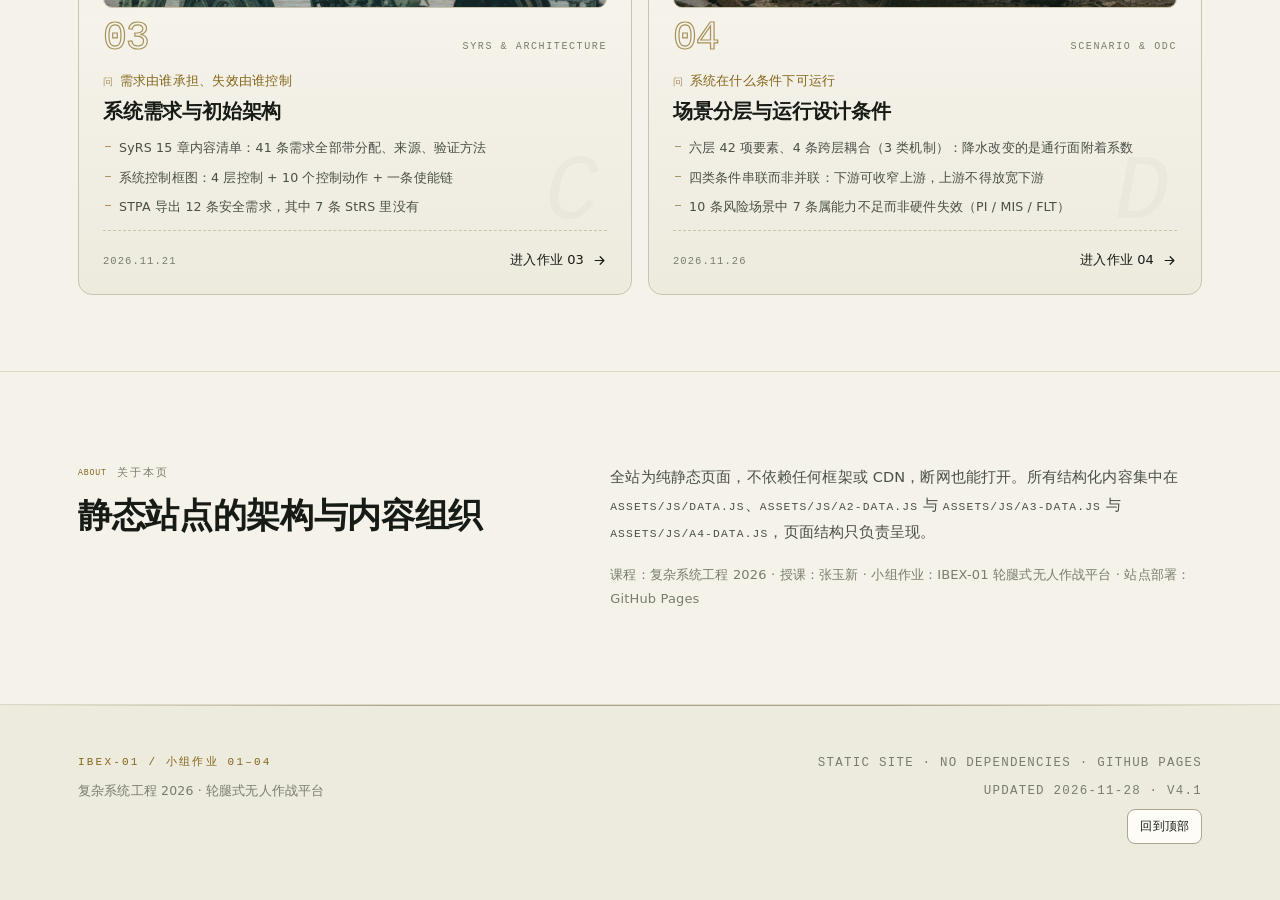
==== commit 2cb4dfe1: "首页：删除首屏 FIG. 0 配图，恢复单栏文字封面" ====
--- a/index.html
+++ b/index.html
@@ -60,7 +60,6 @@
 <section class="hero home-hero" id="top">
   <div class="hero__grid" aria-hidden="true"></div>
   <div class="wrap hero__wrap">
-   <div class="home-hero__in">
     <div class="home-hd">
       <div class="hero__meta">
         <span class="tag tag--live"><i></i>4 / 4 已完成</span>
@@ -90,15 +89,6 @@
         <a class="btn" href="a4.html">作业 04 · 场景条件<svg viewBox="0 0 24 24" aria-hidden="true"><path d="M5 12h13M13 6l6 6-6 6" fill="none" stroke="currentColor" stroke-width="1.8" stroke-linecap="round" stroke-linejoin="round"/></svg></a>
       </div>
     </div>
-
-    <figure class="home-hero__fig">
-      <img src="assets/img/plat-hero.jpg" alt="IBEX-01 停在一栋塌陷的混凝土建筑边缘，四条轮腿着地，桅杆升起至观察高度" width="900" height="522" fetchpriority="high" decoding="async">
-      <figcaption>
-        <span><b class="mono">FIG. 0</b>　IBEX-01 停驻于塌陷街区边缘。四条轮腿独立驱动、轮端转向，桅杆升起至 4 m 观察高度。</span>
-        <span class="mono dim home-hero__figtag">AI 生成示意图 · 非实拍</span>
-      </figcaption>
-    </figure>
-   </div>
   </div>
 </section>
 
--- a/assets/css/home.css
+++ b/assets/css/home.css
@@ -7,49 +7,6 @@
 .home-hd { max-width: 880px; }
 .home-hero .hero__name { max-width: 16em; }
 .home-hero .hero__lede { max-width: 62ch; }
-
-/* ----------------------------------------------------- 首屏：左文右图 */
-.home-hero__in {
-  display: grid;
-  grid-template-columns: minmax(0, 1.04fr) minmax(0, .96fr);
-  gap: 46px;
-  align-items: center;
-}
-.home-hero__in .home-hd { max-width: none; }
-.home-hero__in .hero__name {
-  font-size: clamp(34px, 4vw, 58px);
-  max-width: none;
-  text-wrap: balance;
-}
-
-.home-hero__fig {
-  margin: 0;
-  border: 1px solid var(--line-2);
-  border-radius: 14px;
-  overflow: hidden;
-  background: var(--surface);
-  box-shadow: 0 34px 72px -52px rgba(0, 0, 0, .9);
-}
-.home-hero__fig img {
-  display: block;
-  width: 100%;
-  height: auto;
-  aspect-ratio: 3 / 2;
-  object-fit: cover;
-  filter: saturate(.94);
-}
-.home-hero__fig figcaption {
-  display: flex;
-  flex-direction: column;
-  gap: 5px;
-  padding: 12px 15px 13px;
-  border-top: 1px solid var(--line-2);
-  font-size: 12px;
-  line-height: 1.65;
-  color: var(--fg-3);
-}
-.home-hero__fig b { color: var(--fg-2); font-weight: 600; }
-.home-hero__figtag { font-size: 10px; letter-spacing: .1em; }
 
 /* --------------------------------------------------------------- 入口卡 */
 .gates {
@@ -184,8 +141,6 @@
 
 /* ---------------------------------------------------------------- 响应式 */
 @media (max-width: 980px) {
-  .home-hero__in { grid-template-columns: 1fr; gap: 30px; }
-  .home-hero__fig { max-width: 620px; }
   .gates { grid-template-columns: 1fr; }
   .about { grid-template-columns: 1fr; gap: 20px; }
   .home-hero { padding: 72px 0 44px; }
